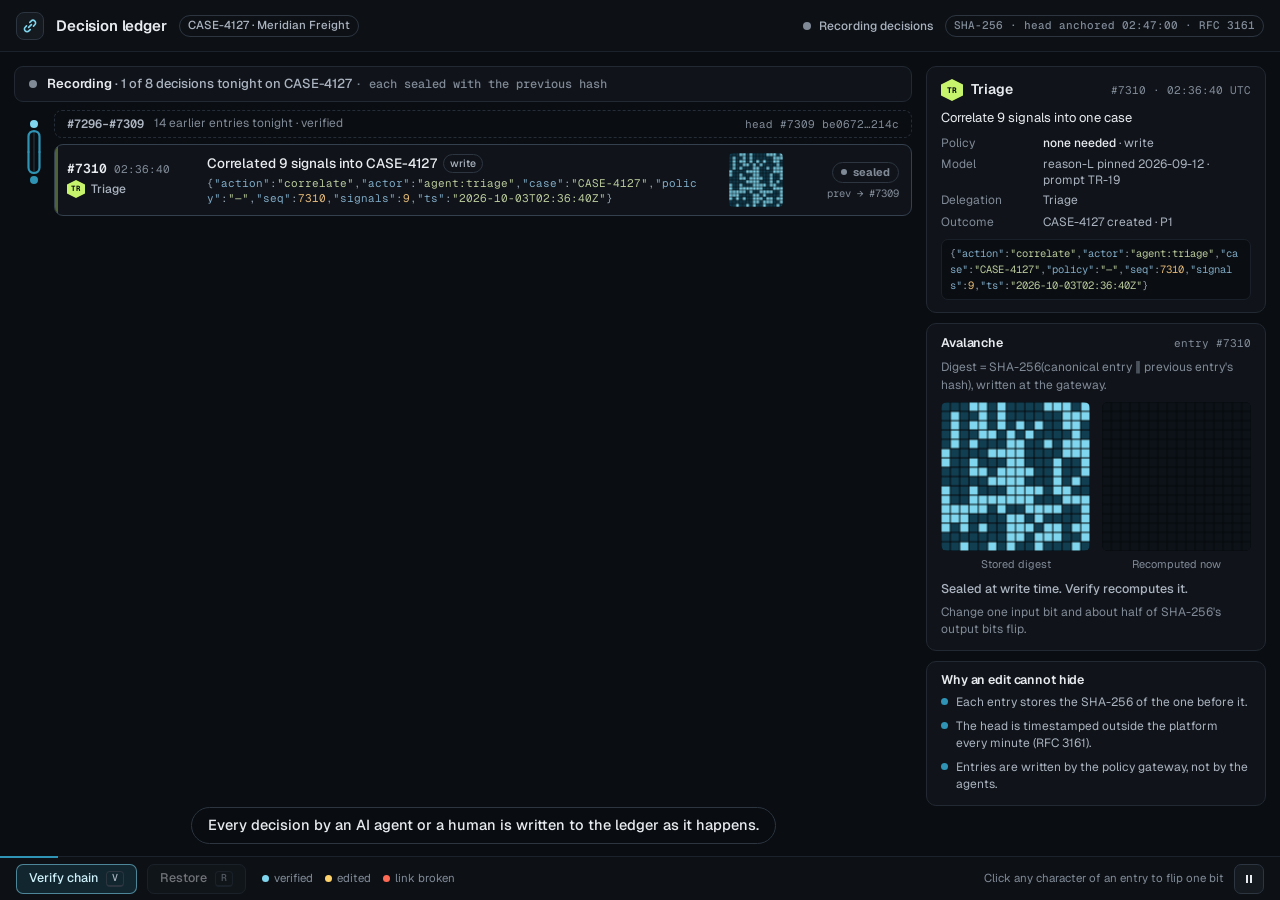
==== components/ai-ledger.html @ 89acaa79 "Add the AI SOC keynote: ten AI-native SIEM components A six-act keynote (index.html) embedding ten s" ====
<!doctype html>
<html lang="en">
<head>
<meta charset="utf-8">
<meta name="viewport" content="width=device-width,initial-scale=1,viewport-fit=cover">
<title>Decision ledger</title>
<link rel="icon" href="../favicon.svg" type="image/svg+xml">
<link rel="stylesheet" href="../shared/ui.css">
<!--
  Keynote component: tamper-evident decision ledger (CASE-4127, Meridian Freight, shift C).
  Every AI-agent and human decision is canonical JSON, SHA-256 hash-chained (entry text + '|prev=' + previous hash,
  crypto.subtle in this tab, pure-JS fallback). Same canonical form, genesis and older entries as app/agents-ledger.html,
  so every digest matches the app. Attract loop (31 s, every frame a pure function of t): entries append, Verify walks
  the chain, a ghost edit flips approved_by RP -> RQ in #7315, the digest avalanches, every later link breaks, Restore heals.
  Hooks: __seek(t), __play(), __state(); ?t=19 paused frame; ?captions=0; postMessage {corvid:'pause'|'play'}.
-->
<style>
:root{--spw:40px;--insw:340px;--rg:6px;--rowmax:74px}
html,body{height:100%;overflow:hidden;min-height:0}
body{background:var(--ground)}
button{cursor:pointer}
.cx{position:fixed;inset:0;display:flex;flex-direction:column;min-width:0}
/* ---------- header */
.cx-head{flex:none;height:52px;display:flex;align-items:center;gap:12px;padding:0 16px;border-bottom:1px solid #1C222B;background:var(--side);min-width:0}
.cx-icon{flex:none;width:28px;height:28px;border-radius:8px;background:#151A21;border:1px solid var(--line2);display:inline-flex;align-items:center;justify-content:center;color:var(--cold3)}
.cx-title{font:600 15px/1 var(--sans);letter-spacing:-.01em;white-space:nowrap}
.cx-sp{flex:1;min-width:0}
.cx-status{display:inline-flex;align-items:center;gap:8px;font:500 12px/1 var(--sans);color:var(--text2);white-space:nowrap}
.cx-dot{width:8px;height:8px;border-radius:50%;background:var(--text3);flex:none}
.playing .cx-dot{animation:cvpulse 1.6s ease-in-out infinite}
.cx-status.ok{color:var(--ben)} .cx-status.ok .cx-dot{background:var(--ben);box-shadow:0 0 8px rgba(76,201,166,.6)}
.cx-status.run{color:var(--cold3)} .cx-status.run .cx-dot{background:var(--cold3);box-shadow:0 0 8px rgba(127,214,238,.6)}
.cx-status.bad{color:var(--mal)} .cx-status.bad .cx-dot{background:var(--hot2);box-shadow:0 0 10px rgba(255,106,85,.75)}
.cx-anchor{font-family:var(--mono);font-size:11px;color:var(--text3)}
body.paused *{animation-play-state:paused!important}
/* ---------- stage */
.lg-stage{flex:1;min-height:0;position:relative;display:grid;grid-template-columns:minmax(0,1fr) var(--insw);gap:14px;padding:14px;transition:opacity .4s ease}
.lg-stage.fading{opacity:0}
.lg-chain{position:relative;min-height:0;min-width:0;display:flex;flex-direction:column;gap:8px;padding-bottom:52px}
/* banner */
.lg-banner{flex:none;height:36px;display:flex;align-items:center;gap:10px;padding:0 14px;border-radius:9px;border:1px solid var(--line);background:var(--panel);font:500 13px/1.2 var(--sans);color:var(--text2);min-width:0}
.lg-banner i{flex:none;width:8px;height:8px;border-radius:50%;background:var(--text3)}
.lg-banner span{min-width:0;white-space:nowrap;overflow:hidden;text-overflow:ellipsis}
.lg-banner b{font-weight:600;color:var(--text)}
.lg-banner .m{font-family:var(--mono);font-size:12px;color:var(--text3)}
.lg-banner.ok{border-color:rgba(76,201,166,.35);background:linear-gradient(90deg,rgba(76,201,166,.08),rgba(16,20,26,0) 70%),var(--panel)}
.lg-banner.ok i{background:var(--ben);box-shadow:0 0 8px rgba(76,201,166,.6)} .lg-banner.ok b{color:var(--ben)}
.lg-banner.run{border-color:rgba(127,214,238,.35)} .lg-banner.run i{background:var(--cold3)} .lg-banner.run b{color:var(--cold3)}
.lg-banner.bad{border-color:rgba(255,106,85,.7);background:linear-gradient(90deg,rgba(255,106,85,.2),rgba(255,106,85,.06) 75%),var(--panel);color:#FFC9BF}
.lg-banner.bad i{background:var(--hot2);box-shadow:0 0 10px rgba(255,106,85,.9)} .lg-banner.bad b{color:#FFE1DA} .lg-banner.bad .m{color:#FF9C8C}
/* list + spine */
.lg-list{position:relative;flex:1;min-height:0;display:flex;flex-direction:column;gap:6px;padding-left:var(--spw)}
.lg-spine{position:absolute;left:0;top:0;width:var(--spw);height:100%;overflow:visible;pointer-events:none}
.lg-spine .pulse{filter:drop-shadow(0 0 5px #7FD6EE)}
.lq .lg-spine .pulse{filter:none}
.lg-stub{flex:none;height:28px;display:flex;align-items:center;gap:10px;padding:0 12px;border:1px dashed #252D38;border-radius:8px;font-size:12px;color:var(--text3);min-width:0}
.lg-stub b{font:600 12px var(--mono);color:var(--text2)}
.lg-stub .m{margin-left:auto;font:11px var(--mono);white-space:nowrap}
.lg-stub span{white-space:nowrap;overflow:hidden;text-overflow:ellipsis;min-width:0}
.lg-rows{flex:1 1 0;min-height:0;max-height:calc(8 * var(--rowmax) + 7 * var(--rg));display:grid;grid-template-rows:repeat(8,minmax(0,1fr));gap:var(--rg)}
.lg-anchor{flex:none;height:22px;display:block;line-height:22px;padding:0 12px;font:11px/22px var(--mono);color:var(--text3);white-space:nowrap;overflow:hidden;text-overflow:ellipsis;min-width:0}
.lg-anchor b{font-weight:500;color:var(--cold3)}
.lg-anchor.bad{color:#FF9C8C} .lg-anchor.bad b{color:var(--hot4)}
/* row */
.lg-row{position:relative;min-height:0;display:grid;grid-template-columns:var(--metaw,128px) minmax(0,1fr) var(--digw,48px) var(--stw,104px);gap:12px;align-items:center;padding:0 12px;border:1px solid var(--line);border-radius:9px;background:var(--panel);will-change:transform,opacity;overflow:hidden}
.lg-row::before{content:"";position:absolute;left:0;top:0;bottom:0;width:3px;background:var(--flash,transparent);opacity:var(--fl,0)}
.lg-row.agent{--flash:var(--agent)} .lg-row.human{--flash:#C2CAD6}
.lg-row.chk{border-color:rgba(127,214,238,.6);box-shadow:0 0 0 1px rgba(127,214,238,.15) inset}
.lg-row.bad{border-color:rgba(255,106,85,.6);background:linear-gradient(90deg,rgba(255,106,85,.09),rgba(16,20,26,0) 62%),var(--panel)}
.lg-row.edited{border-color:rgba(255,211,107,.75)}
.lg-row.focus:not(.bad){border-color:#34404E}
.lg-meta{display:flex;flex-direction:column;gap:5px;min-width:0}
.lg-meta .l{display:flex;align-items:baseline;gap:7px;white-space:nowrap}
.lg-seq{font:600 13px/1 var(--mono);color:var(--text)}
.lg-time{font:11px/1 var(--mono);color:var(--text3)}
.lg-who{display:flex;align-items:center;gap:6px;font:500 12px/1 var(--sans);color:var(--text2);white-space:nowrap;overflow:hidden}
.lg-who .ag{width:18px;height:18px;font-size:7.5px}
.lg-who .av{width:18px;height:18px;font-size:8px}
.lg-body{min-width:0;display:flex;flex-direction:column;gap:3px}
.lg-l1{display:flex;align-items:center;gap:6px;min-width:0}
.lg-dec{font:500 var(--l1f,13px)/1.25 var(--sans);color:var(--text);white-space:nowrap;overflow:hidden;text-overflow:ellipsis;min-width:0;flex:0 1 auto}
.lg-l1 .chip{flex:none}
.lg-json{font:var(--jf,10.5px)/var(--jlh,13.5px) var(--mono);color:#93A0AF;word-break:break-all;display:-webkit-box;-webkit-box-orient:vertical;-webkit-line-clamp:var(--jl,2);overflow:hidden;cursor:text}
.lg-json span,.lg-rec span{cursor:pointer;border-radius:2px}
.lg-json span:hover,.lg-rec span:hover{background:rgba(255,211,107,.28);color:#FFF6E0}
.lg-json .k,.lg-rec .k{color:#7FA9C4} .lg-json .s,.lg-rec .s{color:#B9C99B} .lg-json .n,.lg-rec .n{color:#E2B877}
.lg-json span.hv,.lg-rec span.hv{background:rgba(255,211,107,.3);color:#FFF6E0}
.lg-json .fl,.lg-rec .fl{background:#FF6A55;color:#1A0703;box-shadow:0 0 10px rgba(255,106,85,.8)}
.lq .lg-json .fl,.lq .lg-rec .fl{box-shadow:none}
.lg-dig{display:block;border-radius:4px;background:#070A0D;justify-self:center}
.lg-st{display:flex;flex-direction:column;align-items:flex-end;gap:5px;min-width:0}
.lg-chip{display:inline-flex;align-items:center;gap:6px;height:21px;padding:0 8px;border-radius:999px;border:1px solid var(--line2);font:500 11px/1 var(--sans);color:var(--text3);white-space:nowrap}
.lg-chip i{width:6px;height:6px;border-radius:50%;background:currentColor;flex:none}
.lg-chip.ok{color:var(--ben);border-color:rgba(76,201,166,.45);background:rgba(76,201,166,.08)}
.lg-chip.run{color:var(--cold3);border-color:rgba(127,214,238,.45);background:rgba(127,214,238,.08)}
.lg-chip.bad{color:var(--mal);border-color:rgba(255,106,85,.55);background:rgba(255,106,85,.12)}
.lg-chip.ed{color:#1A0703;border-color:var(--hot2);background:var(--hot2)}
.lg-prev{font:10.5px/1 var(--mono);color:var(--text3);white-space:nowrap}
.lg-prev.bad{color:#FF9C8C}
.lg-stm{display:none}
/* row size tiers (set from measured row height) */
.rh-l{--jf:11px;--jlh:15px;--jl:2;--l1f:13.5px}
.rh-m{--jf:10px;--jlh:13px;--jl:2;--l1f:12.5px}
.rh-s{--jf:10px;--jlh:13px;--jl:1;--l1f:12.5px}
.rh-s .lg-meta{gap:4px} .rh-s .lg-row{gap:10px}
.rh-xs{--jl:0}
.rh-xs .lg-json{display:none}
/* ---------- inspector */
.lg-insp{min-height:0;min-width:0;display:flex;flex-direction:column;gap:10px;overflow:hidden}
.lg-card{flex:none;background:var(--panel);border:1px solid var(--line);border-radius:10px;padding:12px 14px;display:flex;flex-direction:column;gap:8px;min-width:0}
.lg-card h3{font:600 12.5px/1 var(--sans);margin:0;color:var(--text)}
.lg-ch{display:flex;align-items:center;gap:8px}
.lg-ch .m{margin-left:auto;font:11px var(--mono);color:var(--text3);white-space:nowrap}
.lg-ch .eb{font-size:10.5px;font-weight:500;letter-spacing:.08em;text-transform:uppercase;color:var(--text3)}
.lg-focus .who{display:flex;align-items:center;gap:8px;font:600 14px/1.1 var(--sans)}
.lg-focus .who .ag,.lg-focus .who .av{width:22px;height:22px}
.lg-intent{font:13px/1.35 var(--sans);color:var(--text)}
.lg-kv{display:grid;grid-template-columns:92px minmax(0,1fr);gap:4px 10px;margin:0;font-size:12px}
.lg-kv dt{color:var(--text3)} .lg-kv dd{margin:0;color:var(--text2);min-width:0;overflow:hidden;text-overflow:ellipsis;white-space:nowrap}
.lg-kv dd.wr{white-space:normal;line-height:1.35} .lg-kv dd.hot{color:var(--mal)} .lg-kv dd b{color:var(--text);font-weight:500}
.lg-rec{font:10.5px/1.5 var(--mono);color:#93A0AF;word-break:break-all;background:var(--ground);border:1px solid #1A2029;border-radius:7px;padding:6px 8px}
.lg-diff{font:12px/1.5 var(--mono);color:var(--text2);display:grid;grid-template-columns:auto minmax(0,1fr);gap:1px 10px;min-height:36px}
.lg-diff .k{color:var(--text3);font-family:var(--sans);font-size:11.5px}
.lg-diff .hot{color:#1A0703;background:var(--hot2);border-radius:2px;padding:0 1px}
.lg-diff .hb{color:var(--hot4);font-weight:600}
.lg-diff .calm{grid-column:1/-1;font-family:var(--sans);font-size:12px;color:var(--text3)}
.lg-grids{display:grid;grid-template-columns:1fr 1fr;gap:12px}
.lg-grids figure{margin:0;display:flex;flex-direction:column;align-items:center;gap:6px;min-width:0}
.lg-grids canvas{width:100%;max-width:var(--gmax,150px);aspect-ratio:1;display:block;border-radius:6px;background:#070A0D}
.lg-grids figcaption{font-size:11px;color:var(--text3);white-space:nowrap}
.lg-count{font:600 22px/1 var(--mono);color:var(--cold3);display:flex;align-items:baseline;gap:8px;flex-wrap:wrap}
.lg-count small{font:500 12px/1.2 var(--sans);color:var(--text2)}
.lg-count.hot{color:var(--hot4)}
.lg-expl{font-size:12px;color:var(--text3);line-height:1.4}
.lg-down{flex:0 1 auto;min-height:0;overflow:hidden}
.lg-dl{margin:0;padding:0;list-style:none;display:flex;flex-direction:column;gap:6px;font-size:12px;color:var(--text2)}
.lg-dl li{display:flex;align-items:baseline;gap:8px;min-width:0}
.lg-dl li i{flex:none;width:7px;height:7px;border-radius:50%;background:#2F93B5;transform:translateY(-1px)}
.lg-dl li.bad i{background:var(--hot2)} .lg-dl li.bad{color:#FFC9BF}
.lg-dl li .m{font:600 11.5px var(--mono);color:var(--text)}
.lg-dl li span{min-width:0}
/* ---------- caption */
.cx-capw{position:absolute;left:calc(14px + var(--spw));right:calc(28px + var(--insw));bottom:12px;display:flex;justify-content:center;pointer-events:none;z-index:6}
.cx-cap{max-width:100%;padding:8px 16px;border-radius:999px;border:1px solid var(--line2);background:rgba(10,13,17,.78);-webkit-backdrop-filter:blur(10px);backdrop-filter:blur(10px);font:500 14.5px/1.3 var(--sans);color:var(--text);text-align:center;opacity:0;white-space:nowrap;overflow:hidden;text-overflow:ellipsis}
.lq .cx-cap{-webkit-backdrop-filter:none;backdrop-filter:none;background:rgba(10,13,17,.92)}
.nocap .cx-capw{display:none}
/* ---------- controls */
.cx-ctl{position:relative;flex:none;height:44px;display:flex;align-items:center;gap:10px;padding:0 16px;border-top:1px solid #1C222B;background:var(--side);min-width:0}
.cx-prog{position:absolute;left:0;top:-1px;height:2px;width:0;background:#2F93B5}
.lg-btn{display:inline-flex;align-items:center;gap:8px;height:30px;padding:0 12px;border-radius:7px;border:1px solid var(--line2);background:var(--raised);color:var(--text);font:500 12.5px/1 var(--sans);white-space:nowrap}
.lg-btn:hover{border-color:var(--line3);background:#19202A}
.lg-btn.pri{border-color:rgba(127,214,238,.55);background:rgba(47,147,181,.16);color:#CFF1FA}
.lg-btn.pri:hover{background:rgba(47,147,181,.26)}
.lg-btn[aria-disabled="true"]{opacity:.45;cursor:default}
.lg-btn.press{transform:scale(.95);background:rgba(47,147,181,.34)}
.lg-btn .kbd{height:16px;font-size:10px}
.lg-legend{display:flex;align-items:center;gap:12px;margin-left:6px;font-size:11.5px;color:var(--text3);white-space:nowrap}
.lg-legend span{display:inline-flex;align-items:center;gap:5px}
.lg-legend i{width:7px;height:7px;border-radius:50%}
.lg-hint{font-size:11.5px;color:var(--text3);white-space:nowrap;overflow:hidden;text-overflow:ellipsis;min-width:0}
.lg-ib{flex:none;width:30px;height:30px;border-radius:7px;border:1px solid var(--line2);background:var(--raised);color:var(--text);display:inline-flex;align-items:center;justify-content:center}
.lg-ib:hover{border-color:var(--line3)}
/* ---------- ghost cursor + loupe (attract loop only) */
.lg-ghost{position:fixed;left:0;top:0;width:22px;height:22px;pointer-events:none;z-index:40;opacity:0;will-change:transform}
.lg-ghost .rip{position:absolute;left:-14px;top:-14px;width:28px;height:28px;border-radius:50%;border:2px solid #DDF6FF;opacity:0}
.lg-loupe{position:fixed;left:0;top:0;width:120px;padding:8px 10px 9px;border-radius:12px;background:rgba(13,17,22,.95);border:1px solid rgba(127,214,238,.5);box-shadow:0 12px 40px rgba(0,0,0,.55);pointer-events:none;z-index:35;opacity:0;will-change:transform}
.lg-loupe .g{font:600 34px/1 var(--mono);text-align:center;color:var(--text)}
.lg-loupe .b{font:12px/1 var(--mono);text-align:center;color:var(--text2);margin-top:6px;letter-spacing:.06em}
.lg-loupe .b i{font-style:normal;color:#1A0703;background:var(--hot4);border-radius:2px;padding:0 1px}
.lg-loupe .c{font:10.5px/1 var(--sans);text-align:center;color:var(--text3);margin-top:5px}
/* ---------- responsive */
@media (min-width:1500px){:root{--insw:384px;--spw:44px} .lg-grids canvas{--gmax:168px}}
@media (max-width:1180px){:root{--insw:300px;--spw:36px;--rg:4px} .lg-stage{gap:12px;padding:12px} .cx-capw{left:calc(12px + var(--spw));right:calc(24px + var(--insw))} .lg-row{--metaw:108px;--stw:96px;padding:0 10px} .lg-legend{display:none}}
@media (max-width:980px){.cx-anchor{display:none}}
@media (max-height:880px){.lg-rec{font-size:10px;line-height:1.4} .lg-expl{display:none} .lg-grids canvas{--gmax:128px} .lg-kv .opt2{display:none}}
@media (max-height:760px){.lg-kv .opt{display:none} .lg-card{padding:10px 12px;gap:7px} .lg-grids canvas{--gmax:124px} .lg-count{font-size:19px}}
@media (min-height:950px){:root{--rowmax:86px}}
@media (max-height:700px){.lg-kv dd.wr{white-space:nowrap} .lg-intent{white-space:nowrap;overflow:hidden;text-overflow:ellipsis} .lg-grids canvas{--gmax:108px} .lg-grids{gap:8px} .lg-insp{gap:8px} .lg-banner{height:32px;font-size:12.5px} .lg-stub{height:24px} .lg-down .calm2{display:none} .lg-rec{font-size:10px;line-height:1.4;padding:5px 7px} .lg-intent{font-size:12.5px}}
@media (max-width:700px){
  :root{--spw:28px;--rg:4px}
  .cx-head{gap:9px;padding:0 12px}
  .cx-title{font-size:14px}
  .cx-ctx{font-size:10.5px;height:20px;padding:0 7px}
  .cx-status span{display:none}
  .lg-stage{display:flex;flex-direction:column;gap:10px;padding:10px 10px 68px}
  .lg-chain{flex:1 1 auto;padding-bottom:0;gap:6px}
  .lg-banner{height:32px;font-size:12px;padding:0 10px}
  .lg-banner .m{display:none}
  .lg-stub{display:none}
  .lg-rows{--rowmax:46px}
  .lg-row{--metaw:58px;grid-template-columns:var(--metaw) minmax(0,1fr) var(--digw);gap:8px;padding:0 8px}
  .lg-st{display:none}
  .lg-who{display:none}
  .lg-meta{gap:4px}
  .lg-time{display:none}
  .lg-stm{display:block;font:500 10.5px/1 var(--sans);color:var(--text3);white-space:nowrap}
  .lg-stm.ok{color:var(--ben)} .lg-stm.bad{color:var(--mal)} .lg-stm.run{color:var(--cold3)}
  .lg-l1 .chip{display:none}
  .lg-dec{font-size:12px}
  .lg-json{display:none}
  .lg-anchor{font-size:10px;padding:0 8px}
  .lg-insp{flex:none;overflow:visible}
  .lg-focus,.lg-down,.lg-expl{display:none!important}
  .lg-aval{padding:10px 12px;gap:7px}
  .lg-aval .lg-diff{display:none}
  .lg-aval .lg-ch .m{display:inline;margin-left:auto}
  .lg-grids{gap:10px} .lg-grids canvas{--gmax:112px} .lg-grids figcaption{font-size:10.5px}
  .lg-count{font-size:18px;justify-content:center}
  .cx-capw{left:10px;right:10px;bottom:10px}
  .cx-cap{white-space:normal;font-size:13px;border-radius:14px;padding:7px 12px}
  .lg-hint,.lg-legend{display:none}
  .lg-btn .kbd{display:none}
  .lg-ghost,.lg-loupe{display:none}
}
</style>
</head>
<body class="paused">
<div class="cx" id="cx">
  <header class="cx-head">
    <span class="cx-icon" aria-hidden="true"><svg width="16" height="16" viewBox="0 0 16 16" fill="none" stroke="currentColor" stroke-width="1.6" stroke-linecap="round"><path d="M6.6 9.4l2.8-2.8"/><path d="M7.8 4.4l1.3-1.3a2.6 2.6 0 013.7 3.7l-1.3 1.3"/><path d="M8.2 11.6l-1.3 1.3a2.6 2.6 0 01-3.7-3.7l1.3-1.3"/></svg></span>
    <span class="cx-title">Decision ledger</span>
    <span class="chip cx-ctx">CASE-4127 · Meridian Freight</span>
    <span class="cx-sp"></span>
    <span class="cx-status" id="hstatus"><i class="cx-dot"></i><span id="hstatus-t">Recording</span></span>
    <span class="chip cx-anchor">SHA-256 · head anchored 02:47:00 · RFC 3161</span>
  </header>
  <main class="lg-stage" id="stage">
    <section class="lg-chain" id="chain" aria-label="Hash-chained decision ledger">
      <div class="lg-banner" id="banner" role="status" aria-live="polite"><i></i><span id="banner-t">Recording decisions</span></div>
      <div class="lg-list" id="list">
        <svg class="lg-spine" id="spine" aria-hidden="true"></svg>
        <div class="lg-stub" id="stub"><b>#7296–#7309</b><span>14 earlier entries tonight · verified</span><span class="m" id="stub-h"></span></div>
        <div class="lg-rows" id="rows"></div>
        <div class="lg-anchor" id="anchor"></div>
      </div>
    </section>
    <aside class="lg-insp" aria-label="Entry inspector">
      <section class="lg-card lg-focus" id="focus"></section>
      <section class="lg-card lg-aval" id="aval">
        <div class="lg-ch"><h3>Avalanche</h3><span class="m" id="av-entry"></span></div>
        <div class="lg-diff" id="av-diff"></div>
        <div class="lg-grids">
          <figure><canvas id="avA" aria-label="Stored digest, 256 bits"></canvas><figcaption>Stored digest</figcaption></figure>
          <figure><canvas id="avB" aria-label="Recomputed digest, 256 bits"></canvas><figcaption id="avB-cap">Recomputed now</figcaption></figure>
        </div>
        <div class="lg-count" id="av-count"></div>
        <p class="lg-expl">Change one input bit and about half of SHA-256's output bits flip.</p>
      </section>
      <section class="lg-card lg-down" id="down"><div class="lg-ch"><h3 id="dn-title">Downstream</h3></div><ul class="lg-dl" id="dn-list"></ul></section>
    </aside>
    <div class="cx-capw"><div class="cx-cap" id="cap"></div></div>
  </main>
  <footer class="cx-ctl">
    <i class="cx-prog" id="prog"></i>
    <button type="button" class="lg-btn pri" id="verifyBtn">Verify chain <span class="kbd">V</span></button>
    <button type="button" class="lg-btn" id="restoreBtn">Restore <span class="kbd">R</span></button>
    <span class="lg-legend"><span><i style="background:#7FD6EE"></i>verified</span><span><i style="background:#FFD36B"></i>edited</span><span><i style="background:#FF6A55"></i>link broken</span></span>
    <span class="cx-sp"></span>
    <span class="lg-hint">Click any character of an entry to flip one bit</span>
    <button type="button" class="lg-ib" id="playBtn" aria-label="Pause"><svg width="12" height="12" viewBox="0 0 12 12" aria-hidden="true"><path id="playIco" d="M3 2h2v8H3zM7 2h2v8H7z" fill="currentColor"/></svg></button>
  </footer>
</div>
<div class="lg-ghost" id="ghost" aria-hidden="true"><svg width="22" height="22" viewBox="0 0 22 22"><path d="M3 2l15 8.5-6.6 1.6L8 18.5z" fill="#E8EBEF" stroke="#0A0D11" stroke-width="1.4" stroke-linejoin="round"/></svg><span class="rip" id="rip"></span></div>
<div class="lg-loupe" id="loupe" aria-hidden="true"><div class="g" id="lp-g">P</div><div class="b" id="lp-b">0101 0000</div><div class="c" id="lp-c">one byte, 8 bits</div></div>

<script src="../shared/data.js"></script>
<script>
(() => {
'use strict';
const $ = id => document.getElementById(id);
const Q = new URLSearchParams(location.search);
const REDUCED = matchMedia('(prefers-reduced-motion: reduce)').matches;
const D = window.CORVID;
const clamp = (x, a, b) => x < a ? a : x > b ? b : x, sat = x => clamp(x, 0, 1);
const sstep = (a, b, x) => { const u = sat((x - a) / (b - a)); return u * u * (3 - 2 * u); };
const lerp = (a, b, u) => a + (b - a) * u;
const esc = s => String(s).replace(/&/g, '&amp;').replace(/</g, '&lt;').replace(/>/g, '&gt;');
if (Q.get('captions') === '0') document.body.classList.add('nocap');

// =====================================================================================
// Ledger data. Display: data.js ledger #7310–#7317. Older entries (#7296–#7309) are chained first, exactly as the app does.
const OLDER = [{"seq":7296,"t":"00:54:10","actor":"agent:responder","action":"purge_email","body":{"case":"CASE-4123","mailboxes":41,"receipt":"RCPT-9903"},"policy":"AP-03"},{"seq":7297,"t":"00:54:12","actor":"agent:responder","action":"block_url","body":{"case":"CASE-4123","target":"docu-sign-review[.]example","receipt":"RCPT-9904","expiry":"7d"},"policy":"AP-03"},{"seq":7298,"t":"00:55:40","actor":"agent:investigator","action":"verdict","body":{"case":"CASE-4123","verdict":"malicious","confidence":0.92},"policy":"—"},{"seq":7299,"t":"01:04:21","actor":"agent:triage","action":"correlate","body":{"case":"CASE-4118","signals":5},"policy":"—"},{"seq":7300,"t":"01:11:48","actor":"agent:investigator","action":"verdict","body":{"case":"CASE-4118","verdict":"malicious","confidence":0.88},"policy":"—"},{"seq":7301,"t":"01:12:03","actor":"agent:responder","action":"quarantine_pod","body":{"case":"CASE-4118","target":"prod-eu/batch/xmrig-7f9c","receipt":"RCPT-9912"},"policy":"AP-19"},{"seq":7302,"t":"01:12:05","actor":"agent:responder","action":"cordon_node","body":{"case":"CASE-4118","target":"ip-10-42-7-19","receipt":"RCPT-9913"},"policy":"AP-19"},{"seq":7303,"t":"01:14:30","actor":"agent:responder","action":"request_approval","body":{"case":"CASE-4118","approval":"APR-309","persons":2},"policy":"AP-21"},{"seq":7304,"t":"01:31:02","actor":"human:MI","action":"approve","body":{"approval":"APR-309","of":"1/2","case":"CASE-4118"},"policy":"AP-21"},{"seq":7305,"t":"02:11:20","actor":"agent:triage","action":"auto_close","body":{"case":"CASE-4121","verdict":"benign","confidence":0.98,"lesson":"L-207"},"policy":"AP-01"},{"seq":7306,"t":"02:20:14","actor":"human:LB","action":"approve","body":{"case":"CASE-4126","action":"isolate_host","target":"FIN-LT-0442","receipt":"RCPT-9919"},"policy":"AP-11"},{"seq":7307,"t":"02:25:40","actor":"agent:triage","action":"auto_close","body":{"case":"CASE-4124","verdict":"benign","confidence":0.99,"change":"CHG-88213"},"policy":"AP-01"},{"seq":7308,"t":"02:31:55","actor":"agent:data_steward","action":"remap_field","body":{"source":"aws.cloudtrail","field":"userIdentity.sessionContext.sourceIdentity","env":"staging"},"policy":"DS-02"},{"seq":7309,"t":"02:33:10","actor":"agent:detection_engineer","action":"open_pr","body":{"pr":316,"rule":"AWS root console login","reason":"silent since 09-30"},"policy":"—"}];
// per-entry detail, as in app/agents-ledger.html
const DETAIL = {
  7310: { intent: 'Correlate 9 signals into one case', outcome: 'CASE-4127 created · P1', delegation: 'Triage' },
  7311: { intent: 'Revoke all Okta sessions for j.alvarez', outcome: '3 sessions → 0 · RCPT-9921 · undo until 08:38', delegation: 'Triage → Responder' },
  7312: { intent: 'Ask j.alvarez on Slack whether she approved the sign-in', outcome: 'DM sent · no reply yet', delegation: 'Investigator' },
  7313: { intent: 'Determine the verdict for CASE-4127', outcome: 'Malicious · 97% · 3 approvals requested', delegation: 'Triage → Investigator' },
  7314: { intent: 'Acknowledge and take CASE-4127', outcome: 'owner Ravi Patel', delegation: 'Paged by Investigator' },
  7315: { intent: 'Hunt tenant-wide for the TTPs in ADV-2026-0931', outcome: 'H-77 running · $2 cost cap', delegation: 'Intel → Hunter' },
  7316: { intent: 'Write the Shift C brief', outcome: 'posted to #soc-shift · 14 citations', delegation: 'Reporter' },
  7317: { intent: 'Report a new lead from H-77', outcome: 'm.kowalski: 6 denied pushes then an approval from AS64500', delegation: 'Intel → Hunter' },
};
const DECISION = {
  7310: 'Correlated 9 signals into CASE-4127',
  7311: 'Revoked all Okta sessions for j.alvarez',
  7312: 'Asked j.alvarez on Slack if she approved the sign-in',
  7313: 'Verdict on CASE-4127: malicious, confidence 0.97',
  7314: 'Acknowledged and took CASE-4127',
  7315: 'Launched hunt H-77 from ADV-2026-0931',
  7316: 'Wrote the Shift C brief with 14 citations',
  7317: 'New lead from hunt H-77: m.kowalski',
};
const BOUND = { 'write case': 'write', 'write report': 'draft', 'write finding': 'write', write: 'write', execute: 'execute', recommend: 'recommend', human: 'human', read: 'read' };
const agentByCode = Object.fromEntries(D.agents.map(a => [a.code, a]));
const canon = e => { const obj = { seq: e.seq, ts: `2026-10-03T${e.t}Z`, actor: e.actor, action: e.action, policy: e.policy, ...e.body };
  return '{' + Object.keys(obj).sort().map(k => JSON.stringify(k) + ':' + JSON.stringify(obj[k])).join(',') + '}'; };
const E = D.ledger.map(e => {
  const human = e.actor.startsWith('human');
  return { ...e, ...DETAIL[e.seq], human, name: human ? D.people[e.code].name : agentByCode[e.code].name, b: BOUND[e.boundary] || e.boundary,
    decision: DECISION[e.seq], text: canon(e), model: human ? 'human decision' : 'reason-L pinned 2026-09-12 · ' + e.model.replace('pinned 2026-09-12 · ', '') };
});
const N = E.length;
const TR = E.findIndex(e => e.seq === 7315);                                   // tampered row
const TI = E[TR].text.indexOf('"approved_by":"RP"') + '"approved_by":"R'.length; // the 'P'

// =====================================================================================
// SHA-256: Web Crypto, with a pure-JS fallback giving identical digests
const enc = new TextEncoder(), HEX = '0123456789abcdef';
const toHex = b => Array.from(b, x => HEX[x >> 4] + HEX[x & 15]).join('');
const bitOf = (b, i) => (b[i >> 3] >> (7 - (i & 7))) & 1;
let ENGINE = (window.crypto && crypto.subtle) ? 'Web Crypto' : 'pure-JS';
function sha256js(bytes) {
  const K = new Uint32Array([0x428a2f98,0x71374491,0xb5c0fbcf,0xe9b5dba5,0x3956c25b,0x59f111f1,0x923f82a4,0xab1c5ed5,0xd807aa98,0x12835b01,0x243185be,0x550c7dc3,0x72be5d74,0x80deb1fe,0x9bdc06a7,0xc19bf174,0xe49b69c1,0xefbe4786,0x0fc19dc6,0x240ca1cc,0x2de92c6f,0x4a7484aa,0x5cb0a9dc,0x76f988da,0x983e5152,0xa831c66d,0xb00327c8,0xbf597fc7,0xc6e00bf3,0xd5a79147,0x06ca6351,0x14292967,0x27b70a85,0x2e1b2138,0x4d2c6dfc,0x53380d13,0x650a7354,0x766a0abb,0x81c2c92e,0x92722c85,0xa2bfe8a1,0xa81a664b,0xc24b8b70,0xc76c51a3,0xd192e819,0xd6990624,0xf40e3585,0x106aa070,0x19a4c116,0x1e376c08,0x2748774c,0x34b0bcb5,0x391c0cb3,0x4ed8aa4a,0x5b9cca4f,0x682e6ff3,0x748f82ee,0x78a5636f,0x84c87814,0x8cc70208,0x90befffa,0xa4506ceb,0xbef9a3f7,0xc67178f2]);
  const H = new Uint32Array([0x6a09e667,0xbb67ae85,0x3c6ef372,0xa54ff53a,0x510e527f,0x9b05688c,0x1f83d9ab,0x5be0cd19]);
  const l = bytes.length, nb = ((l + 9 + 63) >> 6) << 6, m = new Uint8Array(nb);
  m.set(bytes); m[l] = 0x80; const bits = l * 8; for (let i = 0; i < 4; i++) m[nb - 1 - i] = (bits >>> (8 * i)) & 255;
  const w = new Uint32Array(64), r = (x, n) => (x >>> n) | (x << (32 - n));
  for (let o = 0; o < nb; o += 64) {
    for (let i = 0; i < 16; i++) w[i] = (m[o + 4 * i] << 24) | (m[o + 4 * i + 1] << 16) | (m[o + 4 * i + 2] << 8) | m[o + 4 * i + 3];
    for (let i = 16; i < 64; i++) { const s0 = r(w[i - 15], 7) ^ r(w[i - 15], 18) ^ (w[i - 15] >>> 3), s1 = r(w[i - 2], 17) ^ r(w[i - 2], 19) ^ (w[i - 2] >>> 10); w[i] = (w[i - 16] + s0 + w[i - 7] + s1) | 0; }
    let [a, b, c, d, e, f, g, h] = H;
    for (let i = 0; i < 64; i++) { const t1 = (h + (r(e, 6) ^ r(e, 11) ^ r(e, 25)) + ((e & f) ^ (~e & g)) + K[i] + w[i]) | 0; const t2 = ((r(a, 2) ^ r(a, 13) ^ r(a, 22)) + ((a & b) ^ (a & c) ^ (b & c))) | 0; h = g; g = f; f = e; e = (d + t1) | 0; d = c; c = b; b = a; a = (t1 + t2) | 0; }
    H[0] += a; H[1] += b; H[2] += c; H[3] += d; H[4] += e; H[5] += f; H[6] += g; H[7] += h;
  }
  const out = new Uint8Array(32); for (let i = 0; i < 8; i++) { out[4 * i] = H[i] >>> 24; out[4 * i + 1] = (H[i] >>> 16) & 255; out[4 * i + 2] = (H[i] >>> 8) & 255; out[4 * i + 3] = H[i] & 255; }
  return out;
}
async function sha256(str) {
  const b = enc.encode(str);
  if (window.crypto && crypto.subtle) { try { return new Uint8Array(await crypto.subtle.digest('SHA-256', b)); } catch (e) { ENGINE = 'pure-JS'; } }
  return sha256js(b);
}
async function chainFrom(texts, prev) { const out = []; for (const t of texts) { const h = await sha256(t + '|prev=' + prev); out.push({ h, hex: toHex(h), prev }); prev = toHex(h); } return out; }
function flipChar(ch) { const c = ch.charCodeAt(0); for (const b of [1, 2, 4, 8, 16, 32]) { const d = c ^ b; if (d > 32 && d < 127 && d !== 34 && d !== 92) return { ch: String.fromCharCode(d), from: c, to: d }; } return null; }
const short = h => h ? h.slice(0, 6) + '…' + h.slice(-4) : '—';
let OLD_HEAD = '', STORED = [], SCRIPT_COMP = [], READY = false;

// =====================================================================================
// Timeline (31 s). Every frame of the attract loop is a pure function of t.
const PERIOD = 31, HERO_T = 19.0;
const K = { app0: 0.5, appStep: 0.98, gv0: 8.0, gvClick: 8.95, ver: 9.1, verStep: 0.2, ge0: 12.2, geArrive: 13.45, flip: 14.6,
  gr0: 21.0, grClick: 22.6, ver2: 24.25, ver2Step: 0.16, fade0: 29.3, fade1: 30.5 };
const CAPS = [
  [0.3, 3.9, 'Every decision by an AI agent or a human is written to the ledger as it happens.'],
  [4.0, 8.0, 'Each entry records who acted, under which policy, and the previous entry\'s hash.'],
  [8.2, 12.0, 'Verify re-hashes every entry with SHA-256 and checks every link in the chain.'],
  [12.2, 14.8, 'Now a quiet edit: someone changes who approved hunt H-77, from RP to RQ.'],
  [14.9, 17.5, 'One flipped bit changes about half the digest. No edit can keep its hash.'],
  [17.6, 21.0, 'Every later link breaks, so auditors see exactly which entry was altered.'],
  [21.2, 29.2, 'Restore re-applies the gateway copy, and the chain verifies end to end again.'],
];
// a "model" holds event times; the script model is fixed, the live model is written by real input
function blankModel() {
  return { appearAt: Array(N).fill(-1e9), badAt: Array(N).fill(null), healAt: Array(N).fill(null), linkBreakAt: Array(N + 1).fill(null), linkHealAt: Array(N + 1).fill(null),
    headBadAt: null, headHealAt: null, passes: [], badRec: Array(N).fill(null), restoreAt: null, busyUntil: 0 };
}
let SM = null;
function buildScript() {
  const M = blankModel();
  M.appearAt = E.map((_, i) => K.app0 + i * K.appStep);
  for (let j = TR; j < N; j++) {
    M.badAt[j] = j === TR ? K.flip + 0.1 : K.flip + 1.9 + (j - TR - 1) * 0.9;
    M.healAt[j] = K.grClick + 0.15 + (j - TR) * 0.4;
    M.badRec[j] = SCRIPT_COMP[j].h;
    if (j > TR) { M.linkBreakAt[j] = M.badAt[j] - 0.1; M.linkHealAt[j] = M.healAt[j] - 0.1; }
  }
  M.linkBreakAt[N] = M.badAt[N - 1] + 0.7; M.headBadAt = M.badAt[N - 1] + 0.8;
  M.linkHealAt[N] = M.healAt[N - 1] + 0.3; M.headHealAt = M.healAt[N - 1] + 0.4;
  M.passes = [{ at: K.ver, step: K.verStep }, { at: K.ver2, step: K.ver2Step }];
  M.restoreAt = K.grClick;
  M.flipShown = (i, now) => i === TR && now >= K.flip && now < M.healAt[TR] ? new Map([[TI, flipChar('P').ch]]) : null;
  M.edited = (i, now) => i === TR && now >= K.flip && now < M.healAt[TR];
  M.lastFlip = now => now >= K.flip && now < M.healAt[TR] + 0.6 ? { row: TR, idx: TI, at: K.flip } : null;
  M.compHex = now => now >= K.flip && now < M.healAt[TR] ? SCRIPT_COMP.map(c => c.hex) : STORED.map(c => c.hex);
  SM = M;
}

// =====================================================================================
// Per-frame state from a model
function rowSt(M, i, now) {
  const a = M.appearAt[i];
  const app = sstep(a, a + 0.35, now), mat = sat((now - a - 0.12) / 0.45);
  const bA = M.badAt[i], hA = M.healAt[i];
  const bad = bA != null && now >= bA && (hA == null || hA < bA || now < hA);
  let rev = 0, healing = false;
  const edited = bad && M.edited(i, now);
  if (bad) rev = sat((now - bA) / (edited ? 1.0 : 0.6));
  else if (bA != null && hA != null && hA > bA && now >= hA && now < hA + 0.6) { healing = true; rev = 1 - sat((now - hA) / 0.6); }
  const since = Math.max(a + 0.35, hA != null && now >= hA ? hA : -1e9);
  let ver = false, chk = false;
  for (const p of M.passes) { const tc = p.at + i * p.step + 0.12; if (tc <= now && tc >= since) ver = true; if (now >= p.at + i * p.step - 0.06 && now < tc) chk = true; }
  const restored = !bad && hA != null && now >= hA && !ver;
  return { app, mat, bad, rev, healing, edited, ver: ver && !bad, chk: chk && !bad, restored, shake: bad && now - bA < 0.5 ? now - bA : -1, flash: app > 0 ? 1 - sat((now - a - 0.2) / 1.1) : 0 };
}
function linkSt(M, j, now) {
  const at = j < N ? M.appearAt[j] : M.appearAt[N - 1] + 0.4;
  const p = sstep(at - 0.05, at + 0.35, now);
  const bA = M.linkBreakAt[j], hA = M.linkHealAt[j];
  let u = 0;
  if (bA != null && now >= bA) u = sstep(bA, bA + 0.25, now) * (hA != null && hA > bA ? 1 - sstep(hA, hA + 0.3, now) : 1);
  return { p, u };
}
function headSt(M, now) {
  const at = M.appearAt[N - 1] + 0.4;
  const bad = M.headBadAt != null && now >= M.headBadAt && (M.headHealAt == null || M.headHealAt < M.headBadAt || now < M.headHealAt);
  return { app: sstep(at, at + 0.35, now), bad };
}
function passSt(M, now) {
  for (const p of M.passes) { const end = p.at + N * p.step; if (now >= p.at - 0.05 && now <= end + 0.35) return { f: (now - p.at) / p.step, op: sstep(p.at - 0.05, p.at + 0.1, now) * (1 - sstep(end + 0.05, end + 0.35, now)) }; }
  return null;
}

// =====================================================================================
// DOM
const rowsEl = $('rows'), spine = $('spine'), list = $('list');
const SVGNS = 'http://www.w3.org/2000/svg';
const R = [];
function jsonSpans(text) {
  let html = '', inStr = false, isKey = false;
  for (let j = 0; j < text.length; j++) {
    const c = text[j]; let cls = '';
    if (c === '"') { if (!inStr) { inStr = true; isKey = text[j - 1] === '{' || text[j - 1] === ','; cls = isKey ? 'k' : 's'; } else { cls = isKey ? 'k' : 's'; inStr = false; } }
    else if (inStr) cls = isKey ? 'k' : 's';
    else if (/[0-9.]/.test(c)) cls = 'n';
    html += `<span data-c="${j}"${cls ? ` class="${cls}"` : ''}>${esc(c)}</span>`;
  }
  return html;
}
const actorIcon = e => e.human ? `<span class="av">${e.code}</span>` : `<span class="ag">${e.code}</span>`;
function buildRows() {
  E.forEach((e, i) => {
    const el = document.createElement('div');
    el.className = 'lg-row ' + (e.human ? 'human' : 'agent'); el.dataset.i = i;
    const chips = `<span class="chip sm">${e.b}</span>${e.policy !== '—' ? `<span class="chip sm">${esc(e.policy)}</span>` : ''}`;
    el.innerHTML = `<div class="lg-meta"><span class="l"><span class="lg-seq">#${e.seq}</span><span class="lg-time">${e.t}</span></span><span class="lg-who">${actorIcon(e)}${esc(e.name)}</span><span class="lg-stm"></span></div>
      <div class="lg-body"><div class="lg-l1"><span class="lg-dec">${esc(e.decision)}</span>${chips}</div><div class="lg-json" aria-label="Canonical entry #${e.seq}; click a character to flip one bit">${jsonSpans(e.text)}</div></div>
      <canvas class="lg-dig" aria-hidden="true"></canvas>
      <div class="lg-st"><span class="lg-chip"><i></i><b>sealed</b></span><span class="lg-prev"></span></div>`;
    rowsEl.appendChild(el);
    R.push({ el, chars: el.querySelectorAll('.lg-json span'), json: el.querySelector('.lg-json'), cv: el.querySelector('canvas'), chip: el.querySelector('.lg-chip'), chipT: el.querySelector('.lg-chip b'),
      prev: el.querySelector('.lg-prev'), stm: el.querySelector('.lg-stm'), key: '', cvKey: '', flipKey: '' });
  });
}
// spine geometry
let SP = null;
function buildSpine() {
  const lr = list.getBoundingClientRect(); if (!lr.height) return;
  const spw = parseFloat(getComputedStyle(list).paddingLeft) || 40, cx = spw / 2;
  const mid = el => { const b = el.getBoundingClientRect(); return b.top - lr.top + b.height / 2; };
  const ys = [mid($('stub')), ...R.map(r => mid(r.el)), mid($('anchor'))];
  if ($('stub').offsetParent === null) ys[0] = ys[1] - 30;
  spine.setAttribute('width', spw); spine.setAttribute('height', lr.height); spine.setAttribute('viewBox', `0 0 ${spw} ${lr.height}`);
  let s = `<path class="base" d="M${cx},${ys[0].toFixed(1)}V${ys[0].toFixed(1)}" stroke="#18232C" stroke-width="2" fill="none"/>`;
  for (let k = 0; k <= N; k++) s += `<path class="lk" pathLength="1" fill="none" stroke-width="2.2" stroke-linecap="round" stroke-dasharray="1 1"/><path class="lk" pathLength="1" fill="none" stroke-width="2.2" stroke-linecap="round" stroke-dasharray="1 1"/>`;
  for (let k = 0; k <= N + 1; k++) s += k === N + 1 ? `<rect class="nd" width="9" height="9" x="${cx - 4.5}" y="${(ys[k] - 4.5).toFixed(1)}" transform="rotate(45 ${cx} ${ys[k].toFixed(1)})" stroke="#0A0D11" stroke-width="2"/>` : `<circle class="nd" cx="${cx}" cy="${ys[k].toFixed(1)}" r="5" stroke="#0A0D11" stroke-width="2"/>`;
  s += `<circle class="pulse" cx="${cx}" r="4.4" fill="#DDF6FF" opacity="0"/>`;
  spine.innerHTML = s;
  SP = { cx, ys, base: spine.querySelector('.base'), baseKey: '', links: spine.querySelectorAll('.lk'), nodes: spine.querySelectorAll('.nd'), pulse: spine.querySelector('.pulse'), keys: [] };
}
function linkNums(cx, ya, yb, part, br) {
  const hw = 5.5, md = (ya + yb) / 2, k = Math.min(1, (yb - ya) / 40);
  if (part === 0) { const top = ya;
    return br ? [cx - hw - 4 * k, md - 9 * k, cx - hw - 1, top + hw - 3 * k, cx - hw - 1, top - 4.8, cx + hw - 1, top - 4.8, cx + hw - 1, top + hw - 3 * k, cx + hw + 2 * k, md - 11 * k]
      : [cx - hw, md, cx - hw, top + hw, cx - hw, top - 1.8, cx + hw, top - 1.8, cx + hw, top + hw, cx + hw, md]; }
  const bot = yb;
  return br ? [cx - hw - 2 * k, md + 11 * k, cx - hw + 1, bot - hw + 3 * k, cx - hw + 1, bot + 4.8, cx + hw + 1, bot + 4.8, cx + hw + 1, bot - hw + 3 * k, cx + hw + 4 * k, md + 9 * k]
    : [cx - hw, md, cx - hw, bot - hw, cx - hw, bot + 1.8, cx + hw, bot + 1.8, cx + hw, bot - hw, cx + hw, md];
}
const fmtPath = n => `M${n[0].toFixed(1)},${n[1].toFixed(1)}L${n[2].toFixed(1)},${n[3].toFixed(1)}C${n[4].toFixed(1)},${n[5].toFixed(1)} ${n[6].toFixed(1)},${n[7].toFixed(1)} ${n[8].toFixed(1)},${n[9].toFixed(1)}L${n[10].toFixed(1)},${n[11].toFixed(1)}`;
const mixCol = (a, b, u) => { const p = h => [parseInt(h.slice(1, 3), 16), parseInt(h.slice(3, 5), 16), parseInt(h.slice(5, 7), 16)]; const x = p(a), y = p(b); return `rgb(${x.map((v, i) => Math.round(v + (y[i] - v) * u)).join(',')})`; };

// bit grids
const DPR = () => Math.min(2, window.devicePixelRatio || 1);
function sizeCanvas(cv, css) { const px = Math.max(16, Math.round(css * DPR() / 16) * 16); if (cv.width !== px) { cv.width = px; cv.height = px; } cv.style.width = css + 'px'; cv.style.height = css + 'px'; }
function drawGrid(cv, stored, rec, o) {
  const x = cv.getContext('2d'), W = cv.width, c = W / 16, gap = c >= 6 ? Math.max(1, Math.round(c * 0.12)) : (c >= 3 ? 0.6 : 0);
  x.fillStyle = '#070A0D'; x.fillRect(0, 0, W, W);
  let changed = 0;
  for (let i = 0; i < 256; i++) {
    const r = i >> 4, q = i & 15, ord = i / 256, b0 = bitOf(stored, i);
    let col;
    if (ord >= o.mat) col = '#0C1218';
    else if (rec && (o.healing ? ord >= 1 - o.rev : ord < o.rev)) { const b1 = bitOf(rec, i); if (b1 !== b0) { changed++; col = b1 ? '#FFD36B' : '#FF6A55'; } else col = b1 ? '#2A5466' : '#0C171D'; }
    else col = o.dim ? (b0 ? '#24485A' : '#0E1C24') : (b0 ? '#7FD6EE' : '#123E52');
    x.fillStyle = col; x.fillRect(q * c + gap / 2, r * c + gap / 2, c - gap, c - gap);
  }
  return changed;
}

// =====================================================================================
// Render
let focusChanged = false, focusBuilt = -1, focusKey = '', recChars = null, lastBanner = '', lastHead = '', lastDown = '', lastAvKey = '', capIdx = -2, lastAnchor = '';
const avA = $('avA'), avB = $('avB');
function focusHTML(i, M, now) {
  const e = E[i], fl = M.flipShown(i, now), cur = fl ? E[i].text.split('').map((ch, j) => fl.has(j) ? fl.get(j) : ch).join('') : e.text;
  let appr = '';
  if (e.body.approved_by) { const m = cur.match(/"approved_by":"([^"]*)"/), who = m ? m[1] : e.body.approved_by, p = D.people[who];
    appr = `<dt>Approved by</dt><dd class="${p ? '' : 'hot'}">${p ? `<b>${esc(who)}</b> · ${esc(p.name)}, ${esc(p.role)}` : `<b style="color:inherit">${esc(who)}</b> · not a known approver`}</dd>`; }
  return `<div class="lg-ch"><span class="who">${actorIcon(e)}${esc(e.name)}${e.human ? ' <span class="t3" style="font:500 12px var(--sans)">human</span>' : ''}</span><span class="m">#${e.seq} · ${e.t} UTC</span></div>
    <div class="lg-intent">${esc(e.intent)}</div>
    <dl class="lg-kv"><dt>Policy</dt><dd><b>${esc(e.policy === '—' ? 'none needed' : e.policy)}</b> · ${esc(e.b)}</dd>${appr}<dt>Model</dt><dd class="wr">${esc(e.model)}</dd>
      <dt class="opt opt2">Delegation</dt><dd class="opt opt2">${esc(e.delegation)}</dd><dt class="opt opt2">Outcome</dt><dd class="opt opt2">${esc(e.outcome)}</dd></dl>
    <div class="lg-rec" data-row="${i}" aria-label="Canonical record #${e.seq}; click a character to flip one bit">${jsonSpans(e.text)}</div>`;
}
function render(M, now, o) {
  if (!READY) return;
  const fadeK = o.fadeK == null ? 1 : o.fadeK;
  const rs = E.map((_, i) => rowSt(M, i, now));
  const ls = Array.from({ length: N + 1 }, (_, j) => linkSt(M, j, now));
  const hs = headSt(M, now), ps = passSt(M, now);
  const comp = M.compHex(now);
  // ---- rows
  rs.forEach((s, i) => {
    const r = R[i], e = E[i];
    const sh = s.shake >= 0 ? Math.sin(s.shake * 60) * 3 * (1 - s.shake / 0.5) : 0;
    r.el.style.opacity = (s.app * fadeK).toFixed(3);
    r.el.style.transform = `translate(${sh.toFixed(2)}px,${((1 - s.app) * 10).toFixed(1)}px)`;
    r.el.style.setProperty('--fl', s.flash.toFixed(3));
    r.el.style.pointerEvents = s.app > 0.5 ? '' : 'none';
    const linkBad = ls[i].u > 0.5;
    const st = s.bad ? (s.edited ? 'ed' : 'bad') : s.chk ? 'chk' : s.ver ? 'ok' : s.restored ? 'rest' : 'seal';
    const key = st + '|' + linkBad + '|' + (o.focus === i);
    if (key !== r.key) {
      r.key = key;
      r.el.classList.toggle('bad', s.bad); r.el.classList.toggle('edited', s.bad && s.edited); r.el.classList.toggle('chk', st === 'chk'); r.el.classList.toggle('focus', o.focus === i);
      const lab = { ed: 'edited', bad: 'link broken', chk: 'checking', ok: 'verified', rest: 'restored', seal: 'sealed' }[st];
      r.chip.className = 'lg-chip ' + ({ ed: 'ed', bad: 'bad', chk: 'run', ok: 'ok', rest: 'run', seal: '' }[st]); r.chipT.textContent = lab;
      r.stm.className = 'lg-stm ' + ({ ed: 'bad', bad: 'bad', chk: 'run', ok: 'ok', rest: 'run', seal: '' }[st]); r.stm.textContent = lab;
      const pseq = i ? E[i - 1].seq : 7309;
      r.prev.className = 'lg-prev' + (linkBad ? ' bad' : ''); r.prev.textContent = linkBad ? `prev ≠ #${pseq}` : (st === 'ok' || st === 'rest' || st === 'ed') ? `prev ✓ #${pseq}` : `prev → #${pseq}`;
    }
    // flipped characters
    const fl = M.flipShown(i, now), fk = fl ? [...fl].join(';') : '';
    if (fk !== r.flipKey) {
      const old = r.flipKey ? r.flipKey.split(';').map(x => +x.split(',')[0]) : [];
      old.forEach(j => { const c = r.chars[j]; c.classList.remove('fl'); c.textContent = e.text[j]; });
      if (fl) fl.forEach((ch, j) => { const c = r.chars[j]; c.classList.add('fl'); c.textContent = ch; });
      r.flipKey = fk;
    }
    // digest grid
    const rec = (s.bad || s.healing) ? M.badRec[i] : null;
    const cvKey = `${s.mat.toFixed(2)}|${rec ? 1 : 0}|${s.rev.toFixed(2)}|${s.healing}|${r.cv.width}`;
    if (cvKey !== r.cvKey) { r.cvKey = cvKey; drawGrid(r.cv, STORED[i].h, rec, { mat: s.mat, rev: s.rev, healing: s.healing }); }
  });
  // ---- spine
  if (SP) {
    const { cx, ys, links, nodes, pulse } = SP;
    for (let k = 0; k <= N; k++) {
      const L = ls[k], ya = ys[k] + 7, yb = ys[k + 1] - 7, u = L.u;
      const kk = `${L.p.toFixed(3)}|${u.toFixed(3)}|${(fadeK).toFixed(2)}`;
      if (SP.keys[k] === kk) continue; SP.keys[k] = kk;
      const col = mixCol('#2F93B5', '#FF6A55', sat(u * 1.6));
      for (const part of [0, 1]) {
        const a = linkNums(cx, ya, yb, part, false), b = linkNums(cx, ya, yb, part, true);
        const p = links[k * 2 + part];
        p.setAttribute('d', fmtPath(a.map((v, z) => lerp(v, b[z], u))));
        p.setAttribute('stroke', col); p.setAttribute('stroke-dashoffset', (1 - L.p).toFixed(3));
        p.setAttribute('opacity', fadeK.toFixed(3));
      }
    }
    let lastVis = 0;
    for (let k = 0; k <= N + 1; k++) {
      const nd = nodes[k]; let fill, op = 1;
      if (k === 0) fill = '#7FD6EE';
      else if (k <= N) { const s = rs[k - 1]; op = s.app * fadeK; fill = s.bad ? (s.edited ? '#FFD36B' : '#FF6A55') : s.chk ? '#DDF6FF' : (s.ver ? '#7FD6EE' : '#2F93B5'); }
      else { op = hs.app * fadeK; fill = hs.bad ? '#FF6A55' : (rs.every(s => s.ver) ? '#7FD6EE' : '#2F93B5'); }
      nd.setAttribute('fill', fill); nd.setAttribute('opacity', op.toFixed(3));
      if (op > 0.02) lastVis = k;
    }
    if (String(lastVis) !== SP.baseKey) { SP.baseKey = String(lastVis); SP.base.setAttribute('d', `M${cx},${ys[0].toFixed(1)}V${ys[lastVis].toFixed(1)}`); }
    if (ps) {
      const f = clamp(ps.f, 0, N + 0.0001), k0 = Math.floor(f), u = f - k0, y = k0 >= N ? ys[N + 1] : lerp(ys[k0 + 1], ys[k0 + 2], u);
      pulse.setAttribute('cy', y.toFixed(1)); pulse.setAttribute('opacity', ps.op.toFixed(3));
    } else pulse.setAttribute('opacity', '0');
  }
  // ---- head anchor + stub
  const anchorTxt = hs.bad ? `<b>recomputed head ${short(SCRIPTHEAD(M, now))}</b> ≠ anchored ${short(STORED[N - 1].hex)} · RFC 3161, 02:47:00` :
    `head #${E[N - 1].seq} · <b>${short(STORED[N - 1].hex)}</b> · anchored 02:47:00 UTC · RFC 3161`;
  const ak = anchorTxt + hs.bad;
  if (ak !== lastAnchor) { lastAnchor = ak; $('anchor').innerHTML = anchorTxt; $('anchor').classList.toggle('bad', hs.bad); }
  $('anchor').style.opacity = (hs.app * fadeK).toFixed(3);
  // ---- global status
  const nPresent = rs.filter(s => s.app > 0.5).length, bads = rs.map((s, i) => s.bad ? i : -1).filter(i => i >= 0);
  const allVer = rs.every(s => s.ver), anyHealing = rs.some(s => s.healing || s.restored);
  let mode;
  const lastBad = Math.max(-1e9, ...M.badAt.filter(x => x != null && x <= now));
  const restoring = M.restoreAt != null && now >= M.restoreAt && M.restoreAt > lastBad;
  if (restoring && (bads.length || anyHealing)) mode = 'rest';
  else if (bads.length) mode = 'bad';
  else if (anyHealing) mode = 'rest';
  else if (ps) mode = 'run';
  else if (nPresent === N && allVer) mode = 'ok';
  else if (nPresent === N) mode = 'seal';
  else mode = 'rec';
  let bHTML;
  const cur = ps ? clamp(Math.floor(ps.f), 0, N - 1) : 0;
  if (mode === 'bad') bHTML = `<b>Chain broken at #${E[bads[0]].seq}</b> · ${bads.length} of ${N} entries fail${hs.bad ? ' · head ≠ anchor' : ''} <span class="m">· ${M.edited(bads[0], now) ? 'content edited after it was written' : 'prev hash no longer matches'}</span>`;
  else if (mode === 'rest') bHTML = bads.length ? `<b>Restoring from the gateway copy</b> · ${bads.length} entr${bads.length === 1 ? 'y' : 'ies'} still to re-hash` : `<b>Restored from the gateway copy</b> · re-verifying the chain`;
  else if (mode === 'run') bHTML = `<b>Verifying…</b> re-hashing #${E[cur].seq} <span class="m">· SHA-256(entry ‖ prev) · ${ENGINE}</span>`;
  else if (mode === 'ok') bHTML = `<b>Verified</b> · ${N} of ${N} entries · head <span class="m">${short(STORED[N - 1].hex)}</span> matches the 02:47:00 anchor`;
  else if (mode === 'seal') bHTML = `<b>${N} entries sealed</b> · each one hashed with the previous entry's hash`;
  else bHTML = `<b>Recording</b> · ${nPresent} of ${N} decisions tonight on CASE-4127 <span class="m">· each sealed with the previous hash</span>`;
  if (bHTML + mode !== lastBanner) { lastBanner = bHTML + mode; $('banner-t').innerHTML = bHTML; $('banner').className = 'lg-banner ' + ({ bad: 'bad', rest: 'run', run: 'run', ok: 'ok' }[mode] || ''); }
  $('banner').style.opacity = (o.bannerK == null ? 1 : o.bannerK).toFixed(3);
  const hT = mode === 'bad' ? `Broken at #${E[bads[0]].seq}` : mode === 'rest' ? 'Restoring…' : mode === 'run' ? 'Verifying…' : mode === 'ok' ? `Chain verified · ${N} entries` : mode === 'seal' ? `${N} entries sealed` : 'Recording decisions';
  if (hT !== lastHead) { lastHead = hT; $('hstatus-t').textContent = hT; $('hstatus').className = 'cx-status ' + ({ bad: 'bad', rest: 'run', run: 'run', ok: 'ok' }[mode] || ''); }
  // ---- inspector: focus record
  const F = o.focus, fs = rs[F];
  const fl = M.flipShown(F, now), fKey = F + '|' + (fl ? [...fl].join(';') : '');
  if (fKey !== focusKey) {
    focusKey = fKey;
    $('focus').innerHTML = focusHTML(F, M, now); recChars = $('focus').querySelectorAll('.lg-rec span');
    if (fl) fl.forEach((ch, j) => { const c = recChars[j]; if (c) { c.classList.add('fl'); c.textContent = ch; } });
    focusChanged = true;
  }
  let focusChanged2 = focusChanged; focusChanged = false;
  const fOp = (fs.app * fadeK).toFixed(3);
  $('focus').style.opacity = fOp;
  // ---- avalanche
  const lf = M.lastFlip(now), edF = lf && lf.row === F ? lf : null;
  const rec = (fs.bad || fs.healing) ? M.badRec[F] : null;
  const verA = fs.ver || fs.bad || fs.healing || fs.restored;
  const bReveal = rec ? fs.rev : 1;
  const verK = (() => { let v = 0; for (const p of M.passes) { const tc = p.at + F * p.step; if (now >= tc - 0.05) v = Math.max(v, sat((now - tc + 0.05) / 0.4)); } return v; })();
  const avKey = `${F}|${fs.mat.toFixed(2)}|${rec ? 1 : 0}|${bReveal.toFixed(3)}|${fs.healing}|${verA}|${verK.toFixed(2)}|${avA.width}|${avB.width}`;
  let changed = 0;
  if (avKey !== lastAvKey) {
    lastAvKey = avKey;
    drawGrid(avA, STORED[F].h, null, { mat: fs.mat });
    changed = drawGrid(avB, STORED[F].h, rec, rec ? { mat: 1, rev: fs.rev, healing: fs.healing } : { mat: verA ? Math.max(verK, fs.ver ? 1 : 0, fs.restored ? 1 : 0) : 0 });
    $('av-entry').textContent = `entry #${E[F].seq}`;
    const cnt = $('av-count');
    if (rec) { cnt.className = 'lg-count hot'; cnt.innerHTML = `${changed}<small>of 256 digest bits changed · ${(changed / 2.56).toFixed(1)}%</small>`; }
    else if (verA && (fs.ver || fs.restored || verK > 0.99)) { cnt.className = 'lg-count'; cnt.innerHTML = `0<small>of 256 bits changed · recomputed = stored</small>`; }
    else { cnt.className = 'lg-count'; cnt.innerHTML = `<small style="font-size:12.5px">Sealed at write time. Verify recomputes it.</small>`; }
    $('avB-cap').textContent = rec ? (edF ? 'Recomputed after the edit' : 'Recomputed with new prev') : 'Recomputed now';
    let dh;
    if (rec && edF) {
      const t0 = E[F].text, i0 = Math.max(t0.lastIndexOf(',"', edF.idx) + 1, t0.lastIndexOf('{"', edF.idx) + 1, 0), i1 = (() => { const a = t0.indexOf(',', edF.idx); return a < 0 ? t0.length - 1 : a; })();
      const fromC = t0[edF.idx], toC = fl && fl.get(edF.idx) || flipChar(fromC).ch, ob = fromC.charCodeAt(0).toString(2).padStart(8, '0'), nb = toC.charCodeAt(0).toString(2).padStart(8, '0');
      const ctx = esc(t0.slice(i0, edF.idx)) + `<span class="hot">${esc(toC)}</span>` + esc(t0.slice(edF.idx + 1, i1));
      const bits = [...nb].map((b, k) => b !== ob[k] ? `<span class="hb">${b}</span>` : b);
      dh = `<span class="k">byte</span><span>${esc(t0.slice(i0, edF.idx) + fromC + t0.slice(edF.idx + 1, i1))} → ${ctx}</span><span class="k">bits</span><span>${esc(fromC)} ${ob.slice(0, 4)} ${ob.slice(4)} → ${esc(toC)} ${bits.slice(0, 4).join('')} ${bits.slice(4).join('')}</span>`;
    } else if (rec) dh = `<span class="calm">Content unchanged. Its stored prev no longer matches the recomputed #${E[F - 1] ? E[F - 1].seq : 7309}, so its own digest changes too.</span>`;
    else if (verA) dh = `<span class="calm">No edit. The recomputed SHA-256 of this entry and its prev matches the stored digest.</span>`;
    else dh = `<span class="calm">Digest = SHA-256(canonical entry ‖ previous entry's hash), written at the gateway.</span>`;
    $('av-diff').innerHTML = dh;
  }
  $('aval').style.opacity = (Math.max(0.0, fs.app) * fadeK).toFixed(3);
  // ---- downstream
  let dn;
  if (bads.length) {
    const ed = bads.filter(i => M.edited(i, now)), br = bads.filter(i => !M.edited(i, now)), seqs = a => a.map(i => '#' + E[i].seq).join(', ');
    dn = (ed.length ? `<li class="bad"><i></i><span><span class="m">${seqs(ed)}</span> content edited, digest changed</span></li>` : '')
      + (br.length ? `<li class="bad"><i></i><span><span class="m">${seqs(br)}</span> prev hash no longer matches</span></li>` : '')
      + (hs.bad ? '<li class="bad"><i></i><span>Head ≠ RFC 3161 anchor (02:47:00)</span></li>' : '');
  } else dn = `<li><i></i><span>Each entry stores the SHA-256 of the one before it.</span></li><li class="calm2"><i></i><span>The head is timestamped outside the platform every minute (RFC 3161).</span></li><li class="calm2"><i></i><span>Entries are written by the policy gateway, not by the agents.</span></li>`;
  const dt = bads.length ? 'What no longer verifies' : 'Why an edit cannot hide';
  if (dn + dt !== lastDown) { lastDown = dn + dt; $('dn-list').innerHTML = dn; $('dn-title').textContent = dt; fitDown(); } else if (focusChanged2) fitDown();
  $('down').style.opacity = fadeK.toFixed(3);
  // ---- buttons reflect the frame
  const canRestore = live ? liveEdits() > 0 : (now >= K.flip && now < K.grClick);
  $('restoreBtn').setAttribute('aria-disabled', String(!canRestore));
}
function fitDown() {
  const d = $('down'); d.style.display = ''; d.querySelectorAll('li').forEach(li => { li.style.display = ''; });
  const items = [...d.querySelectorAll('li')];
  const over = () => d.scrollHeight > d.clientHeight + 1 || d.getBoundingClientRect().bottom > d.parentElement.getBoundingClientRect().bottom + 1;
  for (let k = items.length - 1; k >= 1 && over(); k--) items[k].style.display = 'none';
  if (over() || d.clientHeight < 60) d.style.display = 'none';
}
function SCRIPTHEAD(M, now) { return M.badRec[N - 1] ? toHex(M.badRec[N - 1]) : M.compHex(now)[N - 1]; }

// captions, ghost, loupe, progress: attract loop only
const ghost = $('ghost'), loupe = $('loupe'), rip = $('rip'), capEl = $('cap');
function charTarget() {
  const c = R[TR].chars[TI], jb = R[TR].json.getBoundingClientRect(), b = c.getBoundingClientRect();
  if (b.width > 0 && b.right <= jb.right - 8 && b.bottom <= jb.bottom + 1 && b.top >= jb.top - 1 && getComputedStyle(R[TR].json).display !== 'none') return c;
  return recChars && recChars[TI] ? recChars[TI] : c;
}
function overlays(t) {
  // captions
  let ci = -1, op = 0;
  CAPS.forEach((c, i) => { if (t >= c[0] && t < c[1]) { ci = i; op = sstep(c[0], c[0] + 0.3, t) * (1 - sstep(c[1] - 0.3, c[1], t)); } });
  if (ci !== capIdx) { capIdx = ci; if (ci >= 0) capEl.textContent = CAPS[ci][2]; }
  capEl.style.opacity = (ci >= 0 ? op : 0).toFixed(3);
  $('prog').style.width = (t / PERIOD * 100).toFixed(2) + '%';
  // ghost
  let g = null;
  if (t > K.gv0 && t < K.gvClick + 0.5) g = { el: $('verifyBtn'), t0: K.gv0, t1: K.gvClick - 0.12, click: K.gvClick, end: K.gvClick + 0.5, from: [0.55, 0.42] };
  else if (t > K.ge0 && t < K.flip + 0.6) g = { el: charTarget(), t0: K.ge0, t1: K.geArrive, click: K.flip, end: K.flip + 0.6, from: [0.5, 0.88] };
  else if (t > K.gr0 && t < K.grClick + 0.5) g = { el: $('restoreBtn'), t0: K.gr0, t1: K.grClick - 0.12, click: K.grClick, end: K.grClick + 0.5, from: [0.42, 0.5] };
  $('verifyBtn').classList.toggle('press', t >= K.gvClick && t < K.gvClick + 0.18);
  $('restoreBtn').classList.toggle('press', t >= K.grClick && t < K.grClick + 0.18);
  if (g) {
    const b = g.el.getBoundingClientRect(), ex = b.left + b.width * 0.5 - 3, ey = b.top + b.height * 0.55 - 2;
    const sx = innerWidth * g.from[0], sy = innerHeight * g.from[1];
    const k = 1 - Math.pow(1 - sstep(g.t0, g.t1, t), 3);
    const x = lerp(sx, ex, k), y = lerp(sy, ey, k) - Math.sin(k * Math.PI) * 40;
    const vis = sstep(g.t0, g.t0 + 0.3, t) * (1 - sstep(g.end - 0.3, g.end, t));
    const c = t - g.click;
    ghost.style.opacity = vis.toFixed(3);
    ghost.style.transform = `translate(${x.toFixed(1)}px,${y.toFixed(1)}px) scale(${c > 0 && c < 0.16 ? 0.86 : 1})`;
    rip.style.opacity = c > 0 && c < 0.6 ? (1 - c / 0.6).toFixed(3) : '0';
    rip.style.transform = `scale(${c > 0 ? (1 + c * 2.2).toFixed(3) : 1})`;
  } else ghost.style.opacity = '0';
  // the target character is hovered while the ghost rests on it
  const hvOn = t >= K.geArrive && t < K.flip;
  [R[TR].chars[TI], recChars && recChars[TI]].forEach(c => { if (c) c.classList.toggle('hv', hvOn); });
  // loupe over the edited character
  const lv = sstep(K.geArrive - 0.25, K.geArrive + 0.15, t) * (1 - sstep(K.flip + 1.1, K.flip + 1.5, t));
  if (lv > 0.01) {
    const b = charTarget().getBoundingClientRect(), flipped = t >= K.flip;
    loupe.style.opacity = lv.toFixed(3);
    loupe.style.transform = `translate(${Math.round(b.left + b.width / 2 - 60)}px,${Math.round(b.top - 116)}px)`;
    const ch = flipped ? 'Q' : 'P', bits = ch.charCodeAt(0).toString(2).padStart(8, '0');
    $('lp-g').textContent = ch; $('lp-g').style.color = flipped ? '#FFD36B' : '';
    $('lp-b').innerHTML = bits.slice(0, 4) + ' ' + bits.slice(4, 7) + (flipped ? `<i>${bits[7]}</i>` : bits[7]);
    $('lp-c').textContent = flipped ? 'one bit flipped' : '"approved_by": RP';
    loupe.style.borderColor = flipped ? 'rgba(255,106,85,.8)' : 'rgba(127,214,238,.5)';
  } else loupe.style.opacity = '0';
}
function scriptFocus(t) {
  if (t >= K.ge0 - 0.4 && t < K.fade1) return TR;
  let f = 0; for (let i = 0; i < N; i++) if (t >= SM.appearAt[i]) f = i; return f;
}

// =====================================================================================
// Live take-over
let live = null, liveTimer = 0;
const nowS = () => performance.now() / 1000;
function liveEdits() { return live ? live.texts.reduce((a, arr, i) => a + (arr.join('') !== E[i].text ? 1 : 0), 0) : 0; }
function enterLive() {
  if (live || !READY) return;
  const now = nowS(), d = now - t, M = blankModel();
  let k = 0;
  M.appearAt = SM.appearAt.map(a => a <= t && t < K.fade0 ? a + d : now + 0.05 * (k++));
  const inFlip = t >= K.flip && t < K.grClick && t < K.fade0;
  M.texts = E.map((e, i) => { const a = e.text.split(''); if (inFlip && i === TR) a[TI] = flipChar('P').ch; return a; });
  M.flips = E.map((_, i) => inFlip && i === TR ? new Map([[TI, flipChar('P').ch]]) : new Map());
  M.lf = inFlip ? { row: TR, idx: TI, at: K.flip + d } : null;
  if (inFlip) {
    for (let j = 0; j < N; j++) { if (SM.badAt[j] != null) { M.badAt[j] = SM.badAt[j] + d; M.badRec[j] = SCRIPT_COMP[j].h; } }
    for (let j = 0; j <= N; j++) if (SM.linkBreakAt[j] != null) M.linkBreakAt[j] = SM.linkBreakAt[j] + d;
    M.headBadAt = SM.headBadAt + d;
  }
  M.passes = t < K.fade0 ? SM.passes.filter(p => p.at <= t && p.at < K.grClick).map(p => ({ at: p.at + d, step: p.step })) : [];
  if (t >= K.fade0 || t < K.app0) M.passes = [];
  M.comp = inFlip ? SCRIPT_COMP.map(c => c.hex) : STORED.map(c => c.hex);
  M.flipShown = i => M.flips[i].size ? M.flips[i] : null;
  M.edited = i => M.texts[i].join('') !== E[i].text;
  M.lastFlip = () => M.lf;
  M.compHex = () => M.comp;
  M.focus = scriptFocus(t);
  M.busyUntil = now + 2;
  live = M;
  playing = false; capIdx = -2; capEl.style.opacity = '0'; ghost.style.opacity = '0'; loupe.style.opacity = '0';
  $('verifyBtn').classList.remove('press'); $('restoreBtn').classList.remove('press');
  document.body.classList.add('live'); syncPlayUI();
}
function bumpIdle() {
  clearTimeout(liveTimer);
  if (!live) return;
  liveTimer = setTimeout(() => { if (live && !hard && !document.hidden) softResume(); }, 15000);
}
function softResume() {
  const st = $('stage'); st.classList.add('fading');
  setTimeout(() => { live = null; document.body.classList.remove('live'); t = 0; resetCaches(); setPlaying(true); requestAnimationFrame(() => st.classList.remove('fading')); }, 420);
}
function busy(M, x) { M.busyUntil = Math.max(M.busyUntil, x); kick(); }
function applyComp(M, comp, from, now) {
  M.comp = comp.map(c => c.hex);
  const isBad = j => M.badAt[j] != null && (M.healAt[j] == null || M.healAt[j] < M.badAt[j]);
  let last = now;
  for (let j = 0; j < N; j++) {
    const bad = comp[j].hex !== STORED[j].hex;
    if (bad) M.badRec[j] = comp[j].h;
    if (bad && !isBad(j)) { M.badAt[j] = j <= from ? now + 0.1 : now + 1.9 + (j - from - 1) * 0.9; M.healAt[j] = null; last = Math.max(last, M.badAt[j]); }
    else if (!bad && isBad(j)) { M.healAt[j] = now + 0.15 + Math.max(0, j - from) * 0.4; last = Math.max(last, M.healAt[j]); }
  }
  for (let j = 1; j <= N; j++) {
    const upBad = comp[j - 1].hex !== STORED[j - 1].hex, broken = M.linkBreakAt[j] != null && (M.linkHealAt[j] == null || M.linkHealAt[j] < M.linkBreakAt[j]);
    if (upBad && !broken) { M.linkBreakAt[j] = j < N ? (M.badAt[j] != null ? Math.max(now, M.badAt[j] - 0.1) : now) : Math.max(now, M.badAt[N - 1] + 0.7); M.linkHealAt[j] = null; }
    else if (!upBad && broken) { M.linkHealAt[j] = j < N && M.healAt[j] != null ? M.healAt[j] - 0.1 : Math.max(now, (M.healAt[j - 1] || now) + 0.3); }
  }
  const hb = comp[N - 1].hex !== STORED[N - 1].hex, hWas = M.headBadAt != null && (M.headHealAt == null || M.headHealAt < M.headBadAt);
  if (hb && !hWas) { M.headBadAt = M.linkBreakAt[N] + 0.1; M.headHealAt = null; last = Math.max(last, M.headBadAt); }
  else if (!hb && hWas) { M.headHealAt = (M.linkHealAt[N] || now) + 0.1; last = Math.max(last, M.headHealAt); }
  busy(M, last + 1.4);
}
async function liveFlip(row, idx) {
  const M = live, orig = E[row].text[idx], m = M.flips[row];
  if (m.has(idx)) { m.delete(idx); M.texts[row][idx] = orig; }
  else { const f = flipChar(orig); if (!f) return; m.set(idx, f.ch); M.texts[row][idx] = f.ch; M.lf = { row, idx, at: nowS() }; }
  if (!m.has(idx) && M.lf && M.lf.row === row && M.lf.idx === idx) { const nx = [...m.keys()].pop(); M.lf = nx != null ? { row, idx: nx, at: nowS() } : null; }
  M.focus = row; resetFocus();
  const comp = await chainFrom(M.texts.map(a => a.join('')), OLD_HEAD);
  if (live !== M) return;
  applyComp(M, comp, row, nowS());
}
async function liveRestore() {
  const M = live; if (!M || !liveEdits()) return;
  const from = M.texts.findIndex((a, i) => a.join('') !== E[i].text);
  M.texts = E.map(e => e.text.split('')); M.flips = E.map(() => new Map()); M.restoreAt = nowS(); resetFocus();
  applyComp(M, STORED, from, nowS());
  const lastHeal = Math.max(...M.healAt.filter(x => x != null), nowS());
  M.passes.push({ at: lastHeal + 0.6, step: 0.16 }); busy(M, lastHeal + 0.6 + N * 0.16 + 1);
}
async function liveVerify() {
  const M = live; if (!M) return;
  const comp = await chainFrom(M.texts.map(a => a.join('')), OLD_HEAD);   // a real recomputation
  if (live !== M) return;
  const now = nowS();
  if (comp.some((c, i) => c.hex !== M.comp[i])) applyComp(M, comp, 0, now);
  M.appearAt = M.appearAt.map(a => Math.min(a, now - 0.4));
  M.passes.push({ at: now, step: 0.2 }); busy(M, now + N * 0.2 + 1);
}

// =====================================================================================
// Loop, hooks, input
let t = 0, playing = false, hard = false, raf = 0, lastTs = 0, slow = 0, wasPlaying = false;
function resetCaches() { R.forEach(r => { r.key = ''; r.cvKey = ''; }); if (SP) SP.keys = []; lastBanner = lastHead = lastDown = lastAvKey = lastAnchor = ''; capIdx = -2; resetFocus(); }
function resetFocus() { focusKey = ''; lastAvKey = ''; }
function frameState() {
  if (live) return { M: live, now: nowS(), o: { focus: live.focus, fadeK: 1, bannerK: 1 } };
  const fadeK = 1 - sstep(K.fade0, K.fade1, t);
  return { M: SM, now: t, o: { focus: scriptFocus(t), fadeK, bannerK: fadeK * sstep(0, 0.4, t) } };
}
function renderNow() {
  if (!READY) return;
  const f = frameState(); render(f.M, f.now, f.o);
  if (!live) overlays(t);
}
function frame(ts) {
  raf = 0;
  const dt = Math.min(0.1, Math.max(0, (ts - lastTs) / 1000)); lastTs = ts;
  if (dt > 0.03) slow++; else slow = Math.max(0, slow - 1);
  if (slow > 90) document.body.classList.add('lq');
  if (playing && !live) t = (t + dt) % PERIOD;
  renderNow();
  if ((playing && !live) || (live && nowS() < live.busyUntil)) raf = requestAnimationFrame(frame);
}
function kick() { if (!raf && !document.hidden) { lastTs = performance.now(); raf = requestAnimationFrame(frame); } }
function stop() { if (raf) { cancelAnimationFrame(raf); raf = 0; } }
function syncPlayUI() {
  const on = playing && !live;
  document.body.classList.toggle('paused', !on); document.body.classList.toggle('playing', on);
  $('playIco').setAttribute('d', on ? 'M3 2h2v8H3zM7 2h2v8H7z' : 'M3 1.5l7 4.5-7 4.5z');
  $('playBtn').setAttribute('aria-label', on ? 'Pause' : 'Play');
}
function setPlaying(p) {
  playing = p; if (p) hard = false;
  syncPlayUI();
  if (p) kick(); else if (!live || nowS() >= live.busyUntil) stop();
}
function exitLive() { if (!live) return; live = null; clearTimeout(liveTimer); document.body.classList.remove('live'); resetCaches(); }
function hardPause() { hard = true; clearTimeout(liveTimer); setPlaying(false); renderNow(); }
function takeOver() { if (!READY) return; if (!live) { enterLive(); resetCaches(); } bumpIdle(); kick(); }
window.__seek = x => { const v = Number(x) || 0; pendingSeek = v; if (!READY) return; exitLive(); t = ((v % PERIOD) + PERIOD) % PERIOD; hard = true; setPlaying(false); resetCaches(); renderNow(); };
window.__play = () => { pendingPlay = true; if (!READY) return; exitLive(); setPlaying(true); };
window.__state = () => {
  const f = READY ? frameState() : null; if (!f) return { ready: false };
  const rs = E.map((_, i) => rowSt(f.M, i, f.now));
  return { ready: true, t, playing, live: !!live, hard, banner: $('banner-t').textContent, status: $('hstatus-t').textContent,
    rows: rs.map((s, i) => ({ seq: E[i].seq, present: s.app > 0.5, bad: s.bad, edited: s.edited, verified: s.ver })),
    nBad: rs.filter(s => s.bad).length, avCount: $('av-count').textContent, focus: E[f.o.focus].seq, caption: capEl.textContent, captionOpacity: +capEl.style.opacity || 0,
    stored: STORED.map(s => s.hex), comp: f.M.compHex(f.now), engine: ENGINE, head7309: OLD_HEAD };
};
let pendingSeek = null, pendingPlay = false;

// pointer / keyboard take-over (hover alone never takes over)
const isPlayBtn = e => e.target && e.target.closest && e.target.closest('#playBtn');
document.addEventListener('pointerdown', e => { if (isPlayBtn(e)) return; takeOver(); }, true);
document.addEventListener('touchstart', e => { if (isPlayBtn(e)) return; takeOver(); }, { capture: true, passive: true });
document.addEventListener('wheel', () => takeOver(), { passive: true });
document.addEventListener('keydown', e => {
  if (e.metaKey || e.ctrlKey || e.altKey) return;
  if (e.code === 'Space' || e.key === ' ') { const a = document.activeElement; if (a && a.tagName === 'BUTTON' && a.id !== 'playBtn') return; e.preventDefault(); togglePlay(); return; }
  takeOver();
  if (e.key === 'v' || e.key === 'V') liveVerify();
  else if (e.key === 'r' || e.key === 'R') liveRestore();
});
function togglePlay() { if (playing && !live) hardPause(); else { exitLive(); setPlaying(true); } }
$('playBtn').addEventListener('click', togglePlay);
$('verifyBtn').addEventListener('click', () => { takeOver(); liveVerify(); });
$('restoreBtn').addEventListener('click', () => { takeOver(); liveRestore(); });
function charClick(e) {
  const sp = e.target.closest('span[data-c]'); if (!sp || !live) return;
  const host = sp.closest('.lg-json, .lg-rec'); if (!host) return;
  const row = host.classList.contains('lg-rec') ? +host.dataset.row : +host.closest('.lg-row').dataset.i;
  bumpIdle(); liveFlip(row, +sp.dataset.c);
}
$('rows').addEventListener('click', e => {
  if (e.target.closest('span[data-c]')) { charClick(e); return; }
  const r = e.target.closest('.lg-row'); if (r && live) { live.focus = +r.dataset.i; resetFocus(); busy(live, nowS() + 0.1); }
});
$('focus').addEventListener('click', charClick);
// embedding protocol
addEventListener('message', e => { const d = e.data; if (!d || typeof d !== 'object') return; if (d.corvid === 'pause') hardPause(); else if (d.corvid === 'play') { exitLive(); setPlaying(true); } });
document.addEventListener('visibilitychange', () => {
  if (document.hidden) { wasPlaying = playing; stop(); playing = false; syncPlayUI(); }
  else if (wasPlaying && !hard) { wasPlaying = false; setPlaying(true); }
});

// layout
function layout() {
  if (!READY) return;
  const r0 = R[0].el.getBoundingClientRect().height;
  const tier = r0 >= 66 ? 'rh-l' : r0 >= 55 ? 'rh-m' : r0 >= 41 ? 'rh-s' : 'rh-xs';
  const L = $('list'); ['rh-l', 'rh-m', 'rh-s', 'rh-xs'].forEach(c => L.classList.toggle(c, c === tier));
  const phone = innerWidth <= 700, dig = Math.round(phone ? clamp(r0 - 14, 22, 32) : clamp(r0 - 12, 24, 54));
  L.style.setProperty('--digw', dig + 'px');
  R.forEach(r => sizeCanvas(r.cv, dig));
  const gw = Math.floor(avA.parentElement.getBoundingClientRect().width), gmax = parseFloat(getComputedStyle(avA).maxWidth) || 150;
  const g = Math.max(48, Math.min(gw, gmax));
  sizeCanvas(avA, g); sizeCanvas(avB, g);
  buildSpine(); resetCaches(); renderNow(); fitDown();
}
let roT = 0;
const ro = new ResizeObserver(() => { cancelAnimationFrame(roT); roT = requestAnimationFrame(layout); });
ro.observe($('stage'));
addEventListener('resize', () => { cancelAnimationFrame(roT); roT = requestAnimationFrame(layout); });

// =====================================================================================
// Boot: hash the real chain (older entries first, as in the app), the scripted tamper, then start
(async function boot() {
  buildRows();
  let prev = toHex(await sha256('corvid-ledger|meridian-freight|2026-10-03|genesis'));
  for (const o of OLDER) prev = toHex(await sha256(canon(o) + '|prev=' + prev));
  OLD_HEAD = prev;
  STORED = await chainFrom(E.map(e => e.text), OLD_HEAD);
  SCRIPT_COMP = await chainFrom(E.map((e, i) => i === TR ? e.text.slice(0, TI) + flipChar(e.text[TI]).ch + e.text.slice(TI + 1) : e.text), OLD_HEAD);
  buildScript();
  $('stub-h').textContent = `head #7309 ${short(OLD_HEAD)}`;
  READY = true;
  if (document.fonts && document.fonts.ready) { try { await Promise.race([document.fonts.ready, new Promise(r => setTimeout(r, 1500))]); } catch (e) {} }
  layout();
  const qt = Q.get('t');
  if (pendingSeek != null) window.__seek(pendingSeek);
  else if (qt !== null && qt !== '' && isFinite(+qt)) window.__seek(+qt);
  else if (REDUCED) window.__seek(HERO_T);
  else { t = 0; setPlaying(true); }
  if (pendingPlay) window.__play();
  renderNow();
})();
})();
</script>
</body>
</html>
---- shared/ui.css ----
/* Corvid — shared styles for every app screen.
   Tokens + shell (sidebar, top bar) + core components + overlays (palette, toasts, tech notes, hold-to-confirm). */
@import url("https://fonts.googleapis.com/css2?family=Geist:wght@300;400;500;600;700&family=Geist+Mono:wght@400;500;600;700&display=swap");

:root{
  --ground:#0A0D11; --side:#0D1116; --panel:#10141A; --raised:#151A21; --hover:#1A2029; --sel:#141B24;
  --line:#222933; --line2:#2C3540; --line3:#3A4656;
  --text:#E8EBEF; --text2:#AAB3BF; --text3:#808A97;
  --agent:#C6F36B; --agent-dim:rgba(198,243,107,.10); --link:#8AB4FF; --link-dim:rgba(138,180,255,.10);
  --mal:#FF7A66; --sus:#F2B53A; --ben:#4CC9A6; --inc:#C2CAD6; --warn:#F59A3D;
  --p1:#FF6A55; --p2:#F59A3D;
  --cov:#3E7BFA; --cov-quiet:rgba(62,123,250,.22); --blind:#F59A3D;
  --cold0:#0B1F2A; --cold1:#14506A; --cold2:#2F93B5; --cold3:#7FD6EE; --cold4:#DDF6FF;
  --hot0:#2A0E14; --hot1:#7E1C2A; --hot2:#FF6A55; --hot3:#F59A3D; --hot4:#FFD36B; --hot5:#FFF6E0;
  --tech:#FF3DCB;
  --sans:"Geist",ui-sans-serif,system-ui,-apple-system,"Segoe UI",sans-serif;
  --mono:"Geist Mono",ui-monospace,"SF Mono",Menlo,Consolas,monospace;
  --r:10px; --r-sm:7px;
  color-scheme:dark;
}
@property --hold{syntax:"<number>";inherits:true;initial-value:0}
@property --ring{syntax:"<number>";inherits:true;initial-value:0}

*{box-sizing:border-box}
html,body{margin:0;background:var(--ground)}
body{font:400 13px/1.45 var(--sans);color:var(--text);-webkit-font-smoothing:antialiased;min-height:100vh}
a{color:var(--link);text-decoration:none}
a:hover{color:#B8D0FF}
p{margin:0}
h1,h2,h3,h4{margin:0;font-weight:600;letter-spacing:-.01em}
h1{font-size:20px;line-height:1.25}
h2{font-size:14px}
h3{font-size:13px}
ul,ol{margin:0;padding-left:18px}
button{font:inherit;color:inherit}
:focus-visible{outline:2px solid var(--agent);outline-offset:2px}
::selection{background:rgba(198,243,107,.28)}
.mono{font-family:var(--mono);font-feature-settings:"zero" 1}
.t2{color:var(--text2)} .t3{color:var(--text3)}
.agent{color:var(--agent)} .mal{color:var(--mal)} .sus{color:var(--sus)} .ben{color:var(--ben)} .warn{color:var(--warn)} .info{color:var(--link)}
.eyebrow{font-size:11px;font-weight:500;letter-spacing:.08em;text-transform:uppercase;color:var(--text3)}
.sr-only{position:absolute;width:1px;height:1px;overflow:hidden;clip:rect(0 0 0 0);white-space:nowrap}
.row{display:flex;align-items:center;gap:8px}
.wrap{flex-wrap:wrap}
.grow{flex:1;min-width:0}
.scroll{overflow:auto;min-width:0}
.hide{display:none!important}
[hidden]{display:none!important}

/* ---------- shell ---------- */
.cv-app{display:flex;min-height:100vh}
.cv-side{flex:0 0 224px;background:var(--side);border-right:1px solid #1C222B;padding:14px 12px;display:flex;flex-direction:column;gap:16px;position:sticky;top:0;height:100vh;overflow-y:auto;z-index:30}
.cv-logo{display:flex;align-items:center;gap:10px;padding:4px 8px;color:var(--text);font-weight:600;font-size:16px;letter-spacing:-.01em}
.cv-tenant{display:flex;align-items:center;gap:8px;width:100%;height:32px;padding:0 10px;border-radius:var(--r-sm);border:1px solid var(--line2);background:var(--raised);color:var(--text);cursor:pointer;font-size:12.5px}
.cv-nav{display:flex;flex-direction:column;gap:2px}
.cv-nav a{display:flex;align-items:center;gap:10px;height:34px;padding:0 10px;border-radius:var(--r-sm);color:var(--text2);font-weight:500}
.cv-nav a:hover{background:var(--raised);color:var(--text)}
.cv-nav a[aria-current="page"]{background:#18202A;color:var(--text);box-shadow:inset 0 0 0 1px var(--line2)}
.cv-nav .nb{margin-left:auto;display:inline-flex;align-items:center;height:18px;padding:0 6px;border-radius:999px;background:var(--sus);color:#1C1302;font:600 10.5px/1 var(--mono)}
.cv-nav .nb.m{background:var(--line2);color:var(--text2)}
.cv-fleet{margin-top:auto;padding:12px;border-radius:8px;background:var(--raised);border:1px solid var(--line2);display:flex;flex-direction:column;gap:8px}
.cv-user{display:flex;align-items:center;gap:10px;padding:4px 6px}
.cv-main{flex:1;min-width:0;display:flex;flex-direction:column}
.cv-top{position:sticky;top:0;z-index:25;display:flex;flex-wrap:wrap;align-items:center;gap:10px 14px;padding:10px 20px;border-bottom:1px solid #1C222B;background:rgba(10,13,17,.92);backdrop-filter:blur(10px)}
.cv-crumbs{display:flex;align-items:center;gap:8px;min-width:0;color:var(--text3);font-size:13px}
.cv-crumbs a{color:var(--text3)} .cv-crumbs a:hover{color:var(--text)}
.cv-crumbs b{color:var(--text);font-weight:500}
.cv-search{display:flex;align-items:center;gap:8px;height:32px;padding:0 10px;border:1px solid var(--line2);border-radius:8px;background:var(--panel);color:var(--text3);flex:1 1 240px;max-width:460px;cursor:text;margin-left:auto}
.cv-search span.grow{white-space:nowrap;overflow:hidden;text-overflow:ellipsis}
.cv-topr{display:flex;align-items:center;gap:8px;flex-wrap:wrap}
.cv-content{padding:18px 20px 40px;display:flex;flex-direction:column;gap:14px;min-width:0}
.cv-banner[hidden]{display:none}
.cv-banner{display:flex;align-items:center;gap:12px;padding:10px 20px;background:rgba(255,106,85,.12);border-bottom:1px solid rgba(255,106,85,.45);color:#FFC2B8}
.cv-app.paused .ag{background:#5A6472!important;color:#0A0D11}
.cv-app.paused .c-agent{color:#AAB3BF!important;border-color:var(--line2)!important;background:transparent!important}
@media (max-width:900px){
  .cv-app{flex-direction:column}
  .cv-side{position:static;height:auto;flex:none;flex-direction:row;flex-wrap:wrap;align-items:center;padding:10px 12px;gap:8px}
  .cv-side .cv-tenant,.cv-side .cv-fleet,.cv-side .cv-user{display:none}
  .cv-nav{flex-direction:row;flex-wrap:wrap}
  .cv-nav a{height:30px;padding:0 8px;font-size:12px}
  .cv-nav a svg{display:none}
  .cv-top{position:static;padding:10px 12px}
  .cv-search{order:3;flex-basis:100%;max-width:none;margin-left:0}
  .cv-content{padding:12px}
}

/* ---------- components ---------- */
.panel{position:relative;background:var(--panel);border:1px solid var(--line);border-radius:var(--r);min-width:0}
.ph{display:flex;flex-wrap:wrap;align-items:center;gap:8px;padding:11px 14px;border-bottom:1px solid #1C222B;min-height:44px}
.ph h2{font-size:13.5px}
.pb{padding:12px 14px}
.raised{background:var(--raised);border:1px solid var(--line2);border-radius:8px}
.grid{display:grid;gap:14px}
.chip{display:inline-flex;align-items:center;gap:6px;height:22px;padding:0 8px;border-radius:999px;border:1px solid var(--line2);font-size:11.5px;font-weight:500;color:var(--text2);white-space:nowrap;background:transparent}
.chip.sm{height:19px;padding:0 6px;font-size:10.5px}
.v-mal{color:var(--mal);border-color:rgba(255,106,85,.45);background:rgba(255,106,85,.10)}
.v-sus{color:var(--sus);border-color:rgba(242,181,58,.45);background:rgba(242,181,58,.10)}
.v-ben{color:var(--ben);border-color:rgba(76,201,166,.45);background:rgba(76,201,166,.10)}
.v-inc{color:var(--inc);border-style:dashed;border-color:#5A6472}
.v-auth{color:#9FC9FF;border-color:rgba(138,180,255,.4);background:rgba(138,180,255,.08)}
.c-agent{color:var(--agent);border-color:rgba(198,243,107,.40);background:var(--agent-dim)}
.c-info{color:var(--link);border-color:rgba(138,180,255,.40);background:var(--link-dim)}
.c-warn{color:var(--warn);border-color:rgba(245,154,61,.45);background:rgba(245,154,61,.10)}
.c-mal{color:var(--mal);border-color:rgba(255,106,85,.45);background:rgba(255,106,85,.10)}
.c-ok{color:var(--ben);border-color:rgba(76,201,166,.45);background:rgba(76,201,166,.10)}
.pri{display:inline-flex;align-items:center;justify-content:center;min-width:26px;height:18px;padding:0 5px;border-radius:4px;font:600 11px/1 var(--mono)}
.p1{background:var(--p1);color:#1A0703}.p2{background:var(--p2);color:#1C0E02}.p3{background:var(--line2);color:var(--text)}.p4{border:1px solid var(--line2);color:var(--text2)}
.btn{display:inline-flex;align-items:center;justify-content:center;gap:8px;height:32px;padding:0 12px;border-radius:var(--r-sm);border:1px solid var(--line2);background:var(--raised);color:var(--text);font:500 13px/1 var(--sans);white-space:nowrap;cursor:pointer;text-decoration:none}
.btn:hover{border-color:var(--line3);background:#19202A;color:var(--text)}
.btn:disabled,.btn[aria-disabled="true"]{opacity:.45;cursor:not-allowed}
.btn.sm{height:26px;padding:0 9px;font-size:12px;border-radius:6px}
.btn.pri-ai{background:var(--agent);border-color:var(--agent);color:#0A0D11}
.btn.pri-ai:hover{background:#D4F78A}
.btn.dng{background:transparent;border-color:rgba(255,106,85,.55);color:var(--mal)}
.btn.dng:hover{background:rgba(255,106,85,.10)}
.btn.gh{background:transparent;border-color:transparent;color:var(--text2)}
.btn.gh:hover{background:var(--raised);color:var(--text)}
.btn.icon{width:32px;padding:0}
.kbd{display:inline-flex;align-items:center;height:18px;padding:0 5px;border:1px solid var(--line2);border-bottom-width:2px;border-radius:4px;font:500 10.5px/1 var(--mono);color:var(--text2)}
.dot{display:inline-block;width:7px;height:7px;border-radius:50%;background:currentColor;flex:none}
.live{animation:cvpulse 1.6s ease-in-out infinite}
@keyframes cvpulse{0%,100%{opacity:1}50%{opacity:.35}}
.conf{display:inline-flex;align-items:center;gap:6px;font:500 12px/1 var(--mono)}
.bar{display:inline-block;width:44px;height:4px;border-radius:2px;background:var(--line2);overflow:hidden;flex:none}
.bar i{display:block;height:100%;background:currentColor;border-radius:2px}
.ag{display:inline-flex;align-items:center;justify-content:center;width:20px;height:20px;flex:none;color:#0A0D11;background:var(--agent);clip-path:polygon(50% 0,100% 25%,100% 75%,50% 100%,0 75%,0 25%);font:700 8px/1 var(--mono)}
.av{display:inline-flex;align-items:center;justify-content:center;width:22px;height:22px;flex:none;border-radius:50%;background:var(--line2);color:var(--text);font:600 9.5px/1 var(--sans)}
.cite{display:inline-flex;align-items:center;height:16px;padding:0 4px;margin:0 1px;border:1px solid rgba(138,180,255,.4);border-radius:4px;font:500 10px/1 var(--mono);color:var(--link);vertical-align:1px;cursor:pointer;background:transparent}
.cite:hover{background:var(--link-dim)}
.code{font:12px/1.6 var(--mono);color:#D5DBE3;background:var(--ground);border:1px solid var(--line);border-radius:8px;padding:12px 14px;white-space:pre-wrap;overflow-x:auto;margin:0}
.kw{color:#C6A8FF}.str{color:#9FD8B5}.num{color:#F2B53A}.cm{color:#6E7886}.fn{color:#8AB4FF}
.inert{font:12px/1.5 var(--mono);color:#FFC2B8;background:rgba(255,106,85,.06);border:1px dashed rgba(255,106,85,.5);border-radius:6px;padding:8px 10px;word-break:break-all}
.tbl{width:100%;border-collapse:collapse}
.tbl th{padding:8px 12px;border-bottom:1px solid var(--line);text-align:left;font-size:11px;font-weight:500;letter-spacing:.06em;text-transform:uppercase;color:var(--text3);white-space:nowrap;position:sticky;top:0;background:var(--panel);z-index:1}
.tbl td{padding:9px 12px;border-bottom:1px solid #1A2029;vertical-align:middle}
.tbl tbody tr:hover td{background:#121821}
.tbl tr.sel td{background:var(--sel)}
.tabs{display:flex;flex-wrap:wrap;gap:4px}
.tab{display:inline-flex;align-items:center;gap:6px;height:32px;padding:0 10px;border-radius:var(--r-sm);color:var(--text2);font-weight:500;border:1px solid transparent;background:transparent;cursor:pointer;text-decoration:none}
.tab:hover{color:var(--text);background:var(--raised)}
.tab[aria-selected="true"],.tab[aria-current="page"]{color:var(--text);background:var(--raised);border-color:var(--line2)}
.tab .ct{font:500 11px/1 var(--mono);color:var(--text3)}
.tile{position:relative;background:var(--panel);border:1px solid var(--line);border-radius:var(--r);padding:12px 14px;display:flex;flex-direction:column;gap:4px;min-width:0}
.big{font:600 24px/1.1 var(--sans);letter-spacing:-.02em}
.input{height:32px;padding:0 10px;border:1px solid var(--line2);border-radius:var(--r-sm);background:var(--panel);color:var(--text);font:13px var(--sans);min-width:0}
.input:focus{outline:2px solid var(--agent);outline-offset:0;border-color:transparent}
textarea.input{height:auto;padding:8px 10px;resize:vertical}
.switch{display:inline-flex;align-items:center;gap:8px;cursor:pointer;color:var(--text2);font-size:12.5px;user-select:none}
.switch input{appearance:none;width:30px;height:18px;border-radius:999px;background:var(--line2);position:relative;margin:0;cursor:pointer;transition:background .15s}
.switch input::after{content:"";position:absolute;top:2px;left:2px;width:14px;height:14px;border-radius:50%;background:var(--text);transition:transform .15s}
.switch input:checked{background:var(--agent)}
.switch input:checked::after{transform:translateX(12px);background:#0A0D11}
.divider{height:1px;background:var(--line);margin:4px 0}

/* ---------- tech notes ("why this tech") ---------- */
.has-tech{position:relative}
.tech-pin{position:absolute;z-index:15;top:-9px;right:12px;display:inline-flex;align-items:center;gap:5px;height:20px;padding:0 8px 0 6px;border-radius:999px;background:#2A0B24;border:1px solid rgba(255,61,203,.55);color:#FF9BE5;font:600 10.5px/1 var(--mono);cursor:pointer;white-space:nowrap;box-shadow:0 2px 10px rgba(0,0,0,.4)}
.tech-pin:hover{background:#3A0F32;color:#FFD0F3}
.tech-pin i{font-style:normal;color:var(--tech)}
.tech-pin[data-pos="tl"]{right:auto;left:12px}
.tech-pin[data-pos="bl"]{top:auto;bottom:-9px;right:auto;left:12px}
.tech-pin[data-pos="br"]{top:auto;bottom:-9px}
.tech-pin[data-pos="out"]{top:-24px;right:0}
body.notes-off .tech-pin{display:none}
.cv-spot{outline:2px solid var(--tech)!important;outline-offset:4px;animation:cvspot 1.2s ease-in-out 3}
@keyframes cvspot{0%,100%{box-shadow:0 0 0 0 rgba(255,61,203,0)}50%{box-shadow:0 0 0 10px rgba(255,61,203,.18)}}
.cv-spot-tag{position:absolute;z-index:16;left:12px;top:-12px;padding:3px 9px;border-radius:999px;background:var(--tech);color:#1A0014;font:700 11px/1.4 var(--mono);white-space:nowrap;pointer-events:none}
.tech-pop{position:fixed;margin:0;inset:auto;max-width:360px;padding:14px 16px;border-radius:12px;border:1px solid rgba(255,61,203,.45);background:#160B16;color:var(--text);box-shadow:0 18px 50px rgba(0,0,0,.55);font-size:12.5px;line-height:1.5}
.tech-pop h4{font-size:13px;margin-bottom:6px;color:#FFD0F3}
.tech-pop dl{display:grid;grid-template-columns:76px 1fr;gap:6px 10px;margin:0}
.tech-pop dt{font:600 10px/1.6 var(--mono);text-transform:uppercase;letter-spacing:.06em;color:#C98AB9}
.tech-pop dd{margin:0;color:var(--text2)}

/* ---------- palette, toasts, hold, overlays ---------- */
.cv-palette{position:fixed;inset:0;margin:0;width:100%;height:100%;max-width:none;max-height:none;padding:12vh 16px 16px;border:0;background:rgba(5,7,10,.62);backdrop-filter:blur(3px)}
.cv-palette::backdrop{background:transparent}
.cv-pal-box{max-width:620px;margin:0 auto;background:var(--panel);border:1px solid var(--line2);border-radius:14px;box-shadow:0 30px 80px rgba(0,0,0,.6);overflow:hidden}
.cv-pal-box input{width:100%;height:48px;padding:0 16px;border:0;border-bottom:1px solid var(--line);background:transparent;color:var(--text);font:15px var(--sans);outline:none}
.cv-pal-list{max-height:52vh;overflow:auto;padding:6px}
.cv-pal-item{display:flex;align-items:center;gap:10px;width:100%;padding:9px 10px;border-radius:8px;border:0;background:transparent;text-align:left;cursor:pointer;color:var(--text)}
.cv-pal-item[aria-selected="true"]{background:var(--raised)}
.cv-pal-item .k{margin-left:auto;color:var(--text3);font:11px var(--mono)}
.cv-pal-group{padding:8px 10px 4px;font-size:10.5px;letter-spacing:.08em;text-transform:uppercase;color:var(--text3)}
.cv-toasts{position:fixed;right:16px;bottom:16px;z-index:80;display:flex;flex-direction:column;gap:8px;align-items:flex-end;pointer-events:none}
.cv-toast{pointer-events:auto;display:flex;align-items:center;gap:10px;max-width:420px;padding:10px 12px;border-radius:10px;background:#141A22;border:1px solid var(--line2);box-shadow:0 12px 30px rgba(0,0,0,.45);animation:cvtoast .22s ease-out}
.cv-toast.ok{border-color:rgba(76,201,166,.5)} .cv-toast.bad{border-color:rgba(255,106,85,.55)} .cv-toast.ai{border-color:rgba(198,243,107,.5)}
@keyframes cvtoast{from{transform:translateY(8px);opacity:0}}
.hold{position:relative;overflow:hidden;isolation:isolate}
.hold::before{content:"";position:absolute;inset:0;z-index:-1;background:linear-gradient(90deg,currentColor calc(var(--hold)*100%),transparent 0);opacity:.22;transition:none}
.hold.holding{transition:--hold var(--hold-ms,1200ms) linear;--hold:1}
.hold-hint{font:500 10.5px var(--mono);color:var(--text3)}
.cv-keys{position:fixed;inset:0;margin:auto;max-width:520px;max-height:80vh;padding:18px 20px;border-radius:14px;border:1px solid var(--line2);background:var(--panel);color:var(--text)}
.cv-keys::backdrop{background:rgba(5,7,10,.6)}
.cv-keys dl{display:grid;grid-template-columns:150px 1fr;gap:8px 12px;margin:12px 0 0}
.cv-keys dd{margin:0;color:var(--text2)}
@media (prefers-reduced-motion:reduce){*,*::before,*::after{animation-duration:.01ms!important;animation-iteration-count:1!important;transition-duration:.01ms!important}}
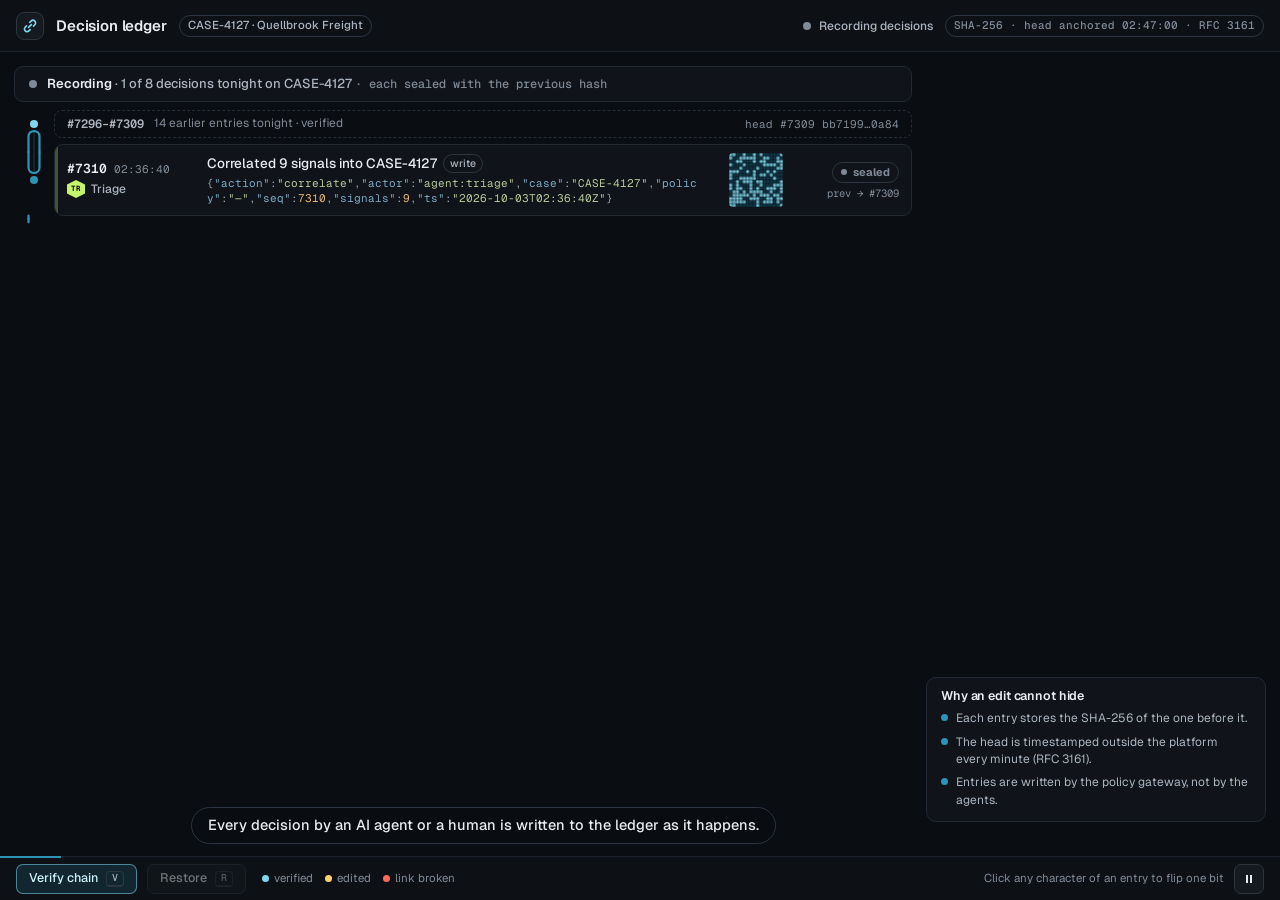
==== commit 267c703e: "Make all scenario data fictional: Quellbrook Freight, no real CVEs - Rename the fictional company to" ====
--- a/components/ai-ledger.html
+++ b/components/ai-ledger.html
@@ -7,7 +7,7 @@
 <link rel="icon" href="../favicon.svg" type="image/svg+xml">
 <link rel="stylesheet" href="../shared/ui.css">
 <!--
-  Keynote component: tamper-evident decision ledger (CASE-4127, Meridian Freight, shift C).
+  Keynote component: tamper-evident decision ledger (CASE-4127, Quellbrook Freight, shift C).
   Every AI-agent and human decision is canonical JSON, SHA-256 hash-chained (entry text + '|prev=' + previous hash,
   crypto.subtle in this tab, pure-JS fallback). Same canonical form, genesis and older entries as app/agents-ledger.html,
   so every digest matches the app. Attract loop (31 s, every frame a pure function of t): entries append, Verify walks
@@ -219,7 +219,7 @@
   <header class="cx-head">
     <span class="cx-icon" aria-hidden="true"><svg width="16" height="16" viewBox="0 0 16 16" fill="none" stroke="currentColor" stroke-width="1.6" stroke-linecap="round"><path d="M6.6 9.4l2.8-2.8"/><path d="M7.8 4.4l1.3-1.3a2.6 2.6 0 013.7 3.7l-1.3 1.3"/><path d="M8.2 11.6l-1.3 1.3a2.6 2.6 0 01-3.7-3.7l1.3-1.3"/></svg></span>
     <span class="cx-title">Decision ledger</span>
-    <span class="chip cx-ctx">CASE-4127 · Meridian Freight</span>
+    <span class="chip cx-ctx">CASE-4127 · Quellbrook Freight</span>
     <span class="cx-sp"></span>
     <span class="cx-status" id="hstatus"><i class="cx-dot"></i><span id="hstatus-t">Recording</span></span>
     <span class="chip cx-anchor">SHA-256 · head anchored 02:47:00 · RFC 3161</span>
@@ -936,7 +936,7 @@
 // Boot: hash the real chain (older entries first, as in the app), the scripted tamper, then start
 (async function boot() {
   buildRows();
-  let prev = toHex(await sha256('corvid-ledger|meridian-freight|2026-10-03|genesis'));
+  let prev = toHex(await sha256('corvid-ledger|quellbrook-freight|2026-10-03|genesis'));
   for (const o of OLDER) prev = toHex(await sha256(canon(o) + '|prev=' + prev));
   OLD_HEAD = prev;
   STORED = await chainFrom(E.map(e => e.text), OLD_HEAD);
